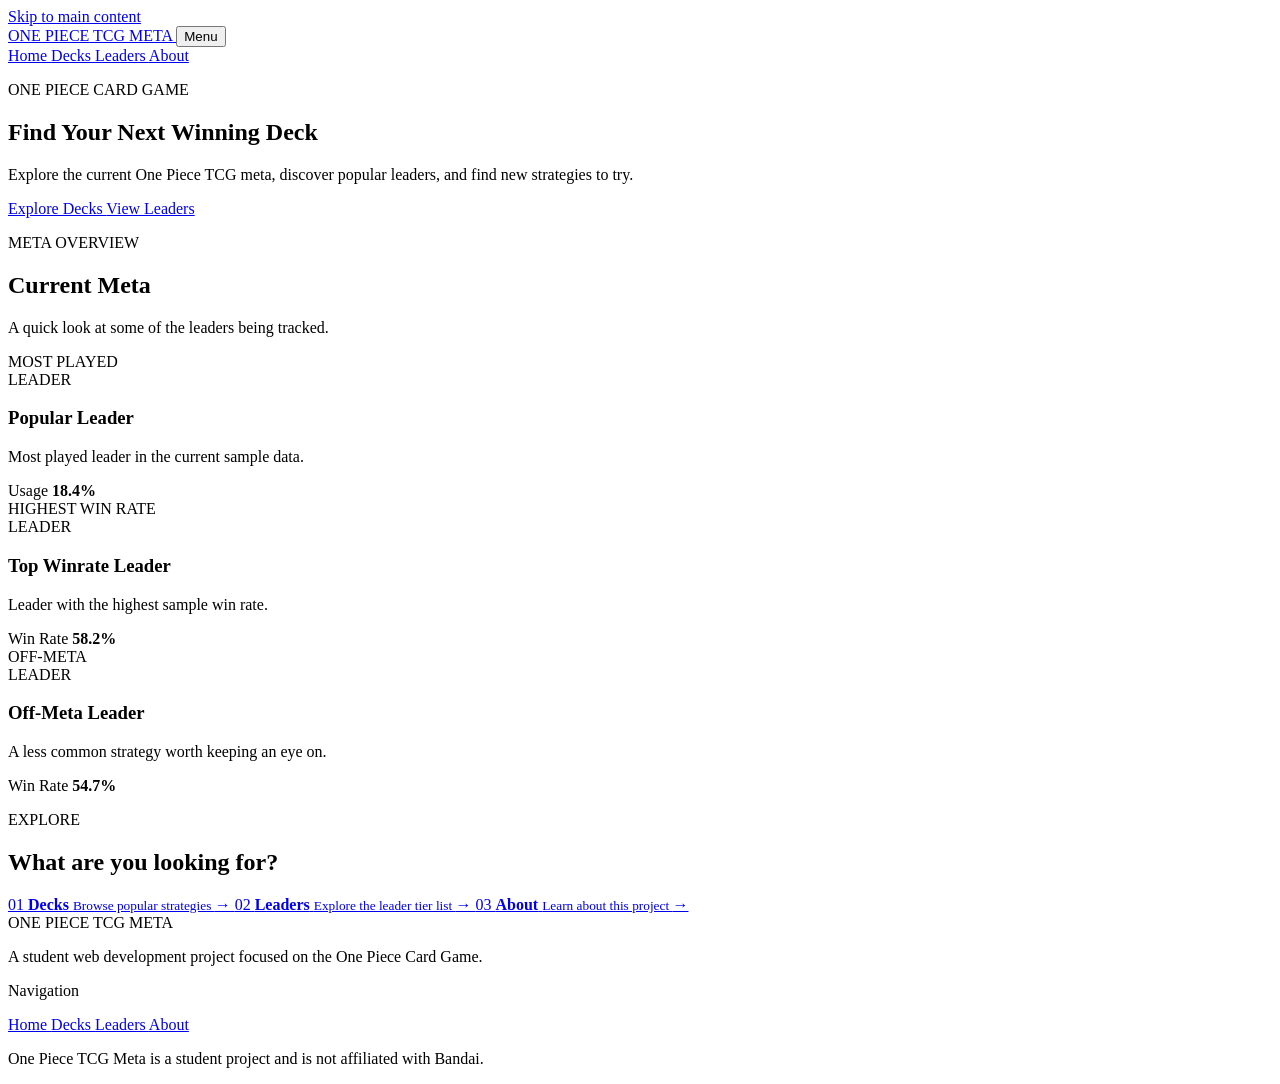
==== index.html @ bf4d09e6 "All Code Finished" ====
<!DOCTYPE html>
<html lang="en">
<head>
    <meta charset="UTF-8">

    <meta name="viewport" content="width=device-width, initial-scale=1.0">

    <meta name="description"
          content="One Piece TCG Meta. Explore popular decks, leaders, win rates, and off-meta strategies.">

    <title>One Piece TCG Meta | Home</title>

    <link rel="stylesheet" href="styles.css">

    <script src="script.js" defer></script>
</head>

<body>

    <a class="skip-link" href="#main-content">
        Skip to main content
    </a>

    <header class="site-header">

        <div class="header-content">

            <a class="logo" href="index.html">
                <span class="logo-main">ONE PIECE</span>
                <span class="logo-sub">TCG META</span>
            </a>

            <button class="menu-toggle"
                    type="button"
                    aria-expanded="false"
                    aria-controls="site-nav">
                Menu
            </button>

            <nav id="site-nav" class="site-nav" aria-label="Main navigation">

                <a class="active"
                   href="index.html"
                   aria-current="page">
                    Home
                </a>

                <a href="decks.html">
                    Decks
                </a>

                <a href="leaders.html">
                    Leaders
                </a>

                <a href="about.html">
                    About
                </a>

            </nav>

        </div>

    </header>


    <main id="main-content">

        <!-- HERO SECTION -->

        <section class="hero">

            <div class="hero-content">

                <p class="eyebrow">
                    ONE PIECE CARD GAME
                </p>

                <h1>
                    Find Your Next
                    <span>Winning Deck</span>
                </h1>

                <p class="hero-text">
                    Explore the current One Piece TCG meta,
                    discover popular leaders, and find new
                    strategies to try.
                </p>

                <div class="hero-buttons">

                    <a class="button button-primary"
                       href="decks.html">
                        Explore Decks
                    </a>

                    <a class="button button-secondary"
                       href="leaders.html">
                        View Leaders
                    </a>

                </div>

            </div>

        </section>


        <!-- FEATURED LEADERS -->

        <section class="section">

            <div class="section-heading">

                <div>
                    <p class="eyebrow">
                        META OVERVIEW
                    </p>

                    <h2>
                        Current Meta
                    </h2>
                </div>

                <p>
                    A quick look at some of the leaders
                    being tracked.
                </p>

            </div>


            <div class="leader-grid">


                <!-- MOST PLAYED -->

                <article class="leader-card">

                    <div class="card-header">

                        <span class="card-tag blue-tag">
                            MOST PLAYED
                        </span>

                    </div>

                    <div class="leader-image blue-leader"
                         role="img"
                         aria-label="Placeholder for most played leader">
                        <span>LEADER</span>
                    </div>

                    <div class="leader-info">

                        <h3>
                            Popular Leader
                        </h3>

                        <p>
                            Most played leader in the
                            current sample data.
                        </p>

                        <div class="stat-row">

                            <span>
                                Usage
                            </span>

                            <strong>
                                18.4%
                            </strong>

                        </div>

                    </div>

                </article>


                <!-- HIGHEST WIN RATE -->

                <article class="leader-card featured-card">

                    <div class="card-header">

                        <span class="card-tag green-tag">
                            HIGHEST WIN RATE
                        </span>

                    </div>

                    <div class="leader-image green-leader"
                         role="img"
                         aria-label="Placeholder for highest win rate leader">
                        <span>LEADER</span>
                    </div>

                    <div class="leader-info">

                        <h3>
                            Top Winrate Leader
                        </h3>

                        <p>
                            Leader with the highest
                            sample win rate.
                        </p>

                        <div class="stat-row">

                            <span>
                                Win Rate
                            </span>

                            <strong class="green-text">
                                58.2%
                            </strong>

                        </div>

                    </div>

                </article>


                <!-- OFF META -->

                <article class="leader-card">

                    <div class="card-header">

                        <span class="card-tag white-tag">
                            OFF-META
                        </span>

                    </div>

                    <div class="leader-image black-leader"
                         role="img"
                         aria-label="Placeholder for off-meta leader">
                        <span>LEADER</span>
                    </div>

                    <div class="leader-info">

                        <h3>
                            Off-Meta Leader
                        </h3>

                        <p>
                            A less common strategy worth
                            keeping an eye on.
                        </p>

                        <div class="stat-row">

                            <span>
                                Win Rate
                            </span>

                            <strong>
                                54.7%
                            </strong>

                        </div>

                    </div>

                </article>

            </div>

        </section>


        <!-- QUICK LINKS -->

        <section class="quick-section">

            <div class="quick-content">

                <div>

                    <p class="eyebrow">
                        EXPLORE
                    </p>

                    <h2>
                        What are you looking for?
                    </h2>

                </div>


                <div class="quick-links">

                    <a href="decks.html">

                        <span class="quick-number">
                            01
                        </span>

                        <span>
                            <strong>Decks</strong>
                            <small>
                                Browse popular strategies
                            </small>
                        </span>

                        <span class="arrow">
                            →
                        </span>

                    </a>


                    <a href="leaders.html">

                        <span class="quick-number">
                            02
                        </span>

                        <span>
                            <strong>Leaders</strong>
                            <small>
                                Explore the leader tier list
                            </small>
                        </span>

                        <span class="arrow">
                            →
                        </span>

                    </a>


                    <a href="about.html">

                        <span class="quick-number">
                            03
                        </span>

                        <span>
                            <strong>About</strong>
                            <small>
                                Learn about this project
                            </small>
                        </span>

                        <span class="arrow">
                            →
                        </span>

                    </a>

                </div>

            </div>

        </section>

    </main>


    <footer class="site-footer">

        <div class="footer-content">

            <div>

                <div class="footer-logo">
                    ONE PIECE TCG META
                </div>

                <p>
                    A student web development project
                    focused on the One Piece Card Game.
                </p>

            </div>

            <div>

                <p class="footer-title">
                    Navigation
                </p>

                <a href="index.html">
                    Home
                </a>

                <a href="decks.html">
                    Decks
                </a>

                <a href="leaders.html">
                    Leaders
                </a>

                <a href="about.html">
                    About
                </a>

            </div>

        </div>

        <div class="footer-bottom">

            <p>
                One Piece TCG Meta is a student project
                and is not affiliated with Bandai.
            </p>

        </div>

    </footer>

</body>
</html>
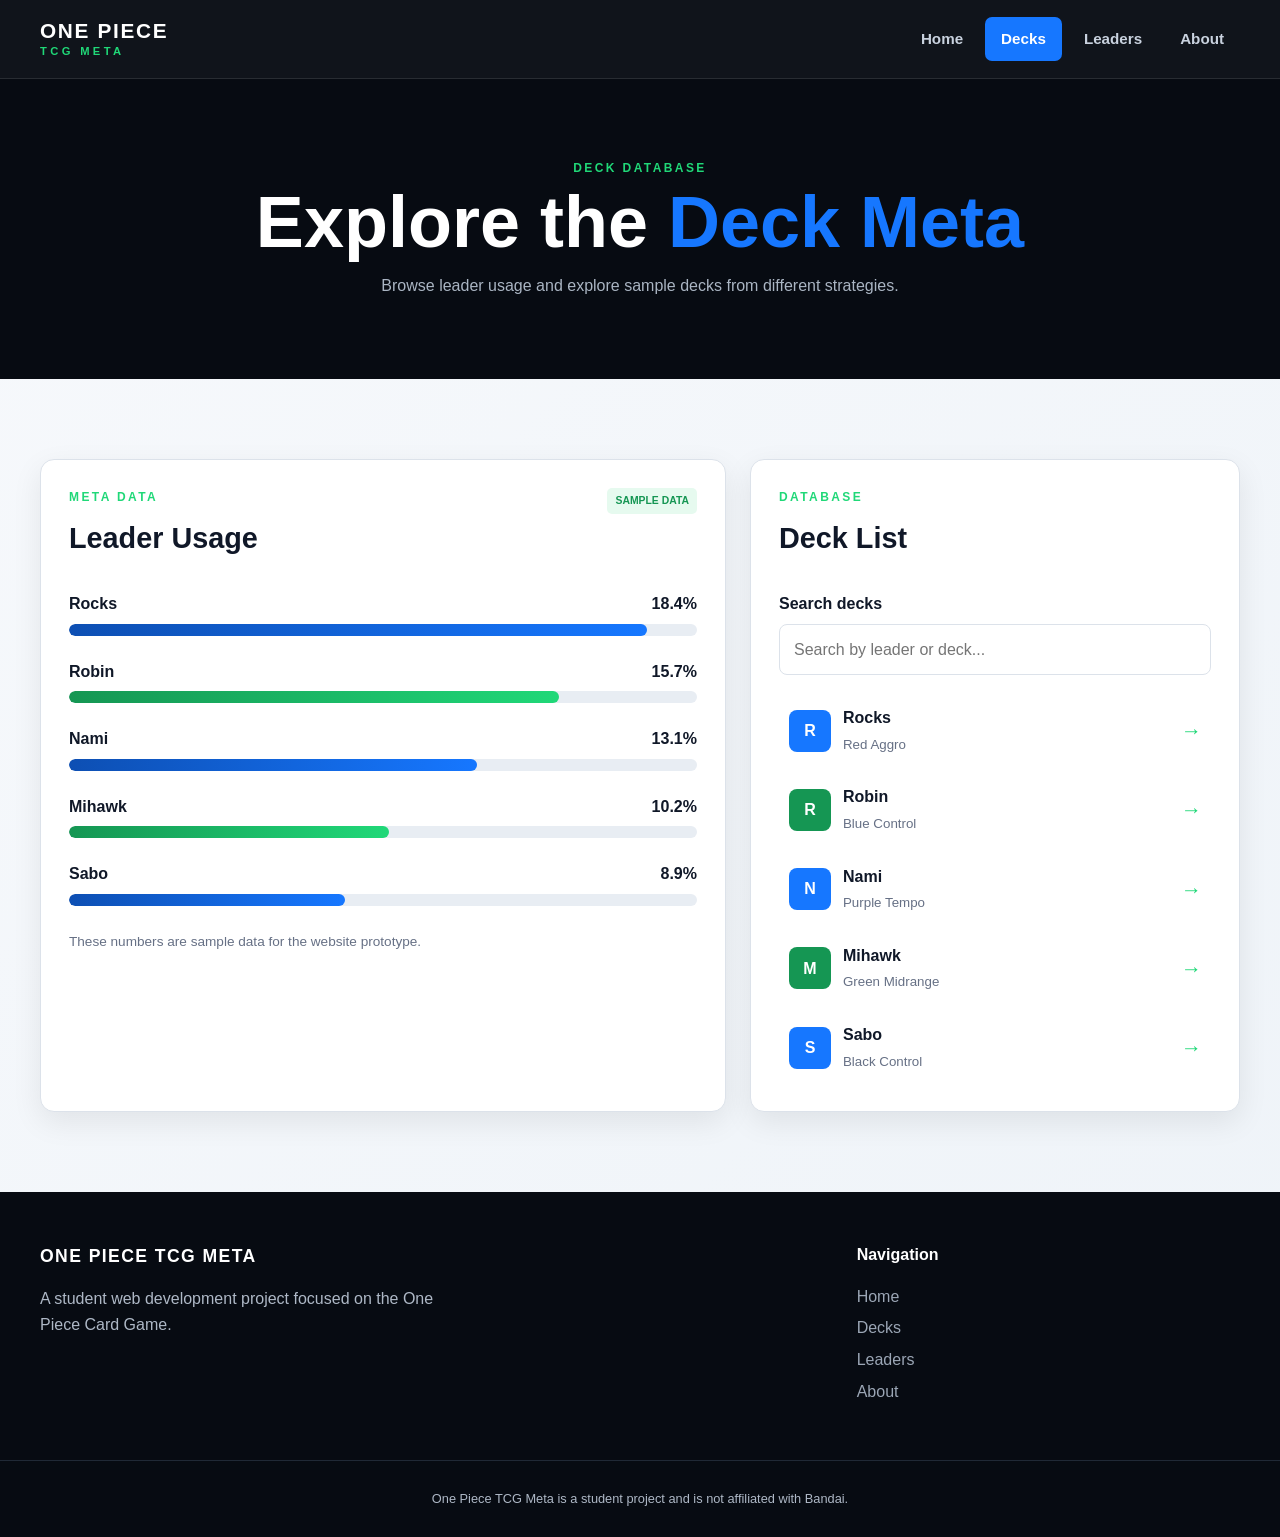
==== commit 6275decd: "Images added" ====
--- a/index.html
+++ b/index.html
@@ -1,422 +1,452 @@
 <!DOCTYPE html>
 <html lang="en">
 <head>
+
     <meta charset="UTF-8">
 
-    <meta name="viewport" content="width=device-width, initial-scale=1.0">
+    <meta name="viewport"
+          content="width=device-width, initial-scale=1.0">
 
     <meta name="description"
-          content="One Piece TCG Meta. Explore popular decks, leaders, win rates, and off-meta strategies.">
-
-    <title>One Piece TCG Meta | Home</title>
+          content="Browse One Piece TCG decks and leader usage statistics.">
+
+    <title>One Piece TCG Meta | Decks</title>
 
     <link rel="stylesheet" href="styles.css">
 
     <script src="script.js" defer></script>
+
 </head>
 
 <body>
 
-    <a class="skip-link" href="#main-content">
-        Skip to main content
-    </a>
-
-    <header class="site-header">
-
-        <div class="header-content">
-
-            <a class="logo" href="index.html">
-                <span class="logo-main">ONE PIECE</span>
-                <span class="logo-sub">TCG META</span>
-            </a>
-
-            <button class="menu-toggle"
-                    type="button"
-                    aria-expanded="false"
-                    aria-controls="site-nav">
-                Menu
-            </button>
-
-            <nav id="site-nav" class="site-nav" aria-label="Main navigation">
-
-                <a class="active"
-                   href="index.html"
-                   aria-current="page">
-                    Home
-                </a>
-
-                <a href="decks.html">
-                    Decks
-                </a>
-
-                <a href="leaders.html">
-                    Leaders
-                </a>
-
-                <a href="about.html">
-                    About
-                </a>
-
-            </nav>
+<a class="skip-link" href="#main-content">
+    Skip to main content
+</a>
+
+
+<header class="site-header">
+
+    <div class="header-content">
+
+        <a class="logo" href="index.html">
+            <span class="logo-main">ONE PIECE</span>
+            <span class="logo-sub">TCG META</span>
+        </a>
+
+        <button class="menu-toggle"
+                type="button"
+                aria-expanded="false"
+                aria-controls="site-nav">
+            Menu
+        </button>
+
+        <nav id="site-nav"
+             class="site-nav"
+             aria-label="Main navigation">
+
+            <a href="index.html">
+                Home
+            </a>
+
+            <a class="active"
+               href="decks.html"
+               aria-current="page">
+                Decks
+            </a>
+
+            <a href="leaders.html">
+                Leaders
+            </a>
+
+            <a href="about.html">
+                About
+            </a>
+
+        </nav>
+
+    </div>
+
+</header>
+
+
+<main id="main-content">
+
+    <section class="page-hero">
+
+        <p class="eyebrow">
+            DECK DATABASE
+        </p>
+
+        <h1>
+            Explore the <span>Deck Meta</span>
+        </h1>
+
+        <p>
+            Browse leader usage and explore sample decks
+            from different strategies.
+        </p>
+
+    </section>
+
+
+    <section class="section">
+
+        <div class="deck-layout">
+
+
+            <!-- CHART -->
+
+            <div class="panel">
+
+                <div class="panel-heading">
+
+                    <div>
+
+                        <p class="eyebrow">
+                            META DATA
+                        </p>
+
+                        <h2>
+                            Leader Usage
+                        </h2>
+
+                    </div>
+
+                    <span class="data-badge">
+                        SAMPLE DATA
+                    </span>
+
+                </div>
+
+
+                <div class="bar-chart">
+
+                    <div class="bar-item">
+
+                        <div class="bar-info">
+                            <span>Rocks</span>
+                            <strong>18.4%</strong>
+                        </div>
+
+                        <div class="bar-track">
+                            <div class="bar-fill blue-fill"
+                                 style="width: 92%;">
+                            </div>
+                        </div>
+
+                    </div>
+
+
+                    <div class="bar-item">
+
+                        <div class="bar-info">
+                            <span>Robin</span>
+                            <strong>15.7%</strong>
+                        </div>
+
+                        <div class="bar-track">
+                            <div class="bar-fill green-fill"
+                                 style="width: 78%;">
+                            </div>
+                        </div>
+
+                    </div>
+
+
+                    <div class="bar-item">
+
+                        <div class="bar-info">
+                            <span>Nami</span>
+                            <strong>13.1%</strong>
+                        </div>
+
+                        <div class="bar-track">
+                            <div class="bar-fill blue-fill"
+                                 style="width: 65%;">
+                            </div>
+                        </div>
+
+                    </div>
+
+
+                    <div class="bar-item">
+
+                        <div class="bar-info">
+                            <span>Mihawk</span>
+                            <strong>10.2%</strong>
+                        </div>
+
+                        <div class="bar-track">
+                            <div class="bar-fill green-fill"
+                                 style="width: 51%;">
+                            </div>
+                        </div>
+
+                    </div>
+
+
+                    <div class="bar-item">
+
+                        <div class="bar-info">
+                            <span>Sabo</span>
+                            <strong>8.9%</strong>
+                        </div>
+
+                        <div class="bar-track">
+                            <div class="bar-fill blue-fill"
+                                 style="width: 44%;">
+                            </div>
+                        </div>
+
+                    </div>
+
+                </div>
+
+
+                <p class="chart-note">
+                    These numbers are sample data for the
+                    website prototype.
+                </p>
+
+            </div>
+
+
+            <!-- DECK LIST -->
+
+            <aside class="panel deck-panel">
+
+                <div class="panel-heading">
+
+                    <div>
+
+                        <p class="eyebrow">
+                            DATABASE
+                        </p>
+
+                        <h2>
+                            Deck List
+                        </h2>
+
+                    </div>
+
+                </div>
+
+
+                <label for="deck-search">
+                    Search decks
+                </label>
+
+                <input
+                    id="deck-search"
+                    class="search-box"
+                    type="search"
+                    placeholder="Search by leader or deck..."
+                >
+
+
+                <ul id="deck-results"
+                    class="deck-results">
+
+                    <li>
+                        <a href="#"
+                           data-search="rocks red aggro">
+
+                            <span class="deck-icon blue-icon">
+                                R
+                            </span>
+
+                            <span>
+                                <strong>
+                                    Rocks
+                                </strong>
+
+                                <small>
+                                    Red Aggro
+                                </small>
+                            </span>
+
+                            <span class="arrow">
+                                →
+                            </span>
+
+                        </a>
+                    </li>
+
+
+                    <li>
+                        <a href="#"
+                           data-search="robin blue control">
+
+                            <span class="deck-icon green-icon">
+                                R
+                            </span>
+
+                            <span>
+                                <strong>
+                                    Robin
+                                </strong>
+
+                                <small>
+                                    Blue Control
+                                </small>
+                            </span>
+
+                            <span class="arrow">
+                                →
+                            </span>
+
+                        </a>
+                    </li>
+
+
+                    <li>
+                        <a href="#"
+                           data-search="nami purple tempo">
+
+                            <span class="deck-icon blue-icon">
+                                N
+                            </span>
+
+                            <span>
+                                <strong>
+                                    Nami
+                                </strong>
+
+                                <small>
+                                    Purple Tempo
+                                </small>
+                            </span>
+
+                            <span class="arrow">
+                                →
+                            </span>
+
+                        </a>
+                    </li>
+
+
+                    <li>
+                        <a href="#"
+                           data-search="mihawk green midrange">
+
+                            <span class="deck-icon green-icon">
+                                M
+                            </span>
+
+                            <span>
+                                <strong>
+                                    Mihawk
+                                </strong>
+
+                                <small>
+                                    Green Midrange
+                                </small>
+                            </span>
+
+                            <span class="arrow">
+                                →
+                            </span>
+
+                        </a>
+                    </li>
+
+
+                    <li>
+                        <a href="#"
+                           data-search="sabo black control">
+
+                            <span class="deck-icon blue-icon">
+                                S
+                            </span>
+
+                            <span>
+                                <strong>
+                                    Sabo
+                                </strong>
+
+                                <small>
+                                    Black Control
+                                </small>
+                            </span>
+
+                            <span class="arrow">
+                                →
+                            </span>
+
+                        </a>
+                    </li>
+
+                </ul>
+
+                <p id="no-results"
+                   class="no-results"
+                   hidden>
+                    No decks match your search.
+                </p>
+
+            </aside>
 
         </div>
 
-    </header>
-
-
-    <main id="main-content">
-
-        <!-- HERO SECTION -->
-
-        <section class="hero">
-
-            <div class="hero-content">
-
-                <p class="eyebrow">
-                    ONE PIECE CARD GAME
-                </p>
-
-                <h1>
-                    Find Your Next
-                    <span>Winning Deck</span>
-                </h1>
-
-                <p class="hero-text">
-                    Explore the current One Piece TCG meta,
-                    discover popular leaders, and find new
-                    strategies to try.
-                </p>
-
-                <div class="hero-buttons">
-
-                    <a class="button button-primary"
-                       href="decks.html">
-                        Explore Decks
-                    </a>
-
-                    <a class="button button-secondary"
-                       href="leaders.html">
-                        View Leaders
-                    </a>
-
-                </div>
-
+    </section>
+
+</main>
+
+
+<footer class="site-footer">
+
+    <div class="footer-content">
+
+        <div>
+
+            <div class="footer-logo">
+                ONE PIECE TCG META
             </div>
 
-        </section>
-
-
-        <!-- FEATURED LEADERS -->
-
-        <section class="section">
-
-            <div class="section-heading">
-
-                <div>
-                    <p class="eyebrow">
-                        META OVERVIEW
-                    </p>
-
-                    <h2>
-                        Current Meta
-                    </h2>
-                </div>
-
-                <p>
-                    A quick look at some of the leaders
-                    being tracked.
-                </p>
-
-            </div>
-
-
-            <div class="leader-grid">
-
-
-                <!-- MOST PLAYED -->
-
-                <article class="leader-card">
-
-                    <div class="card-header">
-
-                        <span class="card-tag blue-tag">
-                            MOST PLAYED
-                        </span>
-
-                    </div>
-
-                    <div class="leader-image blue-leader"
-                         role="img"
-                         aria-label="Placeholder for most played leader">
-                        <span>LEADER</span>
-                    </div>
-
-                    <div class="leader-info">
-
-                        <h3>
-                            Popular Leader
-                        </h3>
-
-                        <p>
-                            Most played leader in the
-                            current sample data.
-                        </p>
-
-                        <div class="stat-row">
-
-                            <span>
-                                Usage
-                            </span>
-
-                            <strong>
-                                18.4%
-                            </strong>
-
-                        </div>
-
-                    </div>
-
-                </article>
-
-
-                <!-- HIGHEST WIN RATE -->
-
-                <article class="leader-card featured-card">
-
-                    <div class="card-header">
-
-                        <span class="card-tag green-tag">
-                            HIGHEST WIN RATE
-                        </span>
-
-                    </div>
-
-                    <div class="leader-image green-leader"
-                         role="img"
-                         aria-label="Placeholder for highest win rate leader">
-                        <span>LEADER</span>
-                    </div>
-
-                    <div class="leader-info">
-
-                        <h3>
-                            Top Winrate Leader
-                        </h3>
-
-                        <p>
-                            Leader with the highest
-                            sample win rate.
-                        </p>
-
-                        <div class="stat-row">
-
-                            <span>
-                                Win Rate
-                            </span>
-
-                            <strong class="green-text">
-                                58.2%
-                            </strong>
-
-                        </div>
-
-                    </div>
-
-                </article>
-
-
-                <!-- OFF META -->
-
-                <article class="leader-card">
-
-                    <div class="card-header">
-
-                        <span class="card-tag white-tag">
-                            OFF-META
-                        </span>
-
-                    </div>
-
-                    <div class="leader-image black-leader"
-                         role="img"
-                         aria-label="Placeholder for off-meta leader">
-                        <span>LEADER</span>
-                    </div>
-
-                    <div class="leader-info">
-
-                        <h3>
-                            Off-Meta Leader
-                        </h3>
-
-                        <p>
-                            A less common strategy worth
-                            keeping an eye on.
-                        </p>
-
-                        <div class="stat-row">
-
-                            <span>
-                                Win Rate
-                            </span>
-
-                            <strong>
-                                54.7%
-                            </strong>
-
-                        </div>
-
-                    </div>
-
-                </article>
-
-            </div>
-
-        </section>
-
-
-        <!-- QUICK LINKS -->
-
-        <section class="quick-section">
-
-            <div class="quick-content">
-
-                <div>
-
-                    <p class="eyebrow">
-                        EXPLORE
-                    </p>
-
-                    <h2>
-                        What are you looking for?
-                    </h2>
-
-                </div>
-
-
-                <div class="quick-links">
-
-                    <a href="decks.html">
-
-                        <span class="quick-number">
-                            01
-                        </span>
-
-                        <span>
-                            <strong>Decks</strong>
-                            <small>
-                                Browse popular strategies
-                            </small>
-                        </span>
-
-                        <span class="arrow">
-                            →
-                        </span>
-
-                    </a>
-
-
-                    <a href="leaders.html">
-
-                        <span class="quick-number">
-                            02
-                        </span>
-
-                        <span>
-                            <strong>Leaders</strong>
-                            <small>
-                                Explore the leader tier list
-                            </small>
-                        </span>
-
-                        <span class="arrow">
-                            →
-                        </span>
-
-                    </a>
-
-
-                    <a href="about.html">
-
-                        <span class="quick-number">
-                            03
-                        </span>
-
-                        <span>
-                            <strong>About</strong>
-                            <small>
-                                Learn about this project
-                            </small>
-                        </span>
-
-                        <span class="arrow">
-                            →
-                        </span>
-
-                    </a>
-
-                </div>
-
-            </div>
-
-        </section>
-
-    </main>
-
-
-    <footer class="site-footer">
-
-        <div class="footer-content">
-
-            <div>
-
-                <div class="footer-logo">
-                    ONE PIECE TCG META
-                </div>
-
-                <p>
-                    A student web development project
-                    focused on the One Piece Card Game.
-                </p>
-
-            </div>
-
-            <div>
-
-                <p class="footer-title">
-                    Navigation
-                </p>
-
-                <a href="index.html">
-                    Home
-                </a>
-
-                <a href="decks.html">
-                    Decks
-                </a>
-
-                <a href="leaders.html">
-                    Leaders
-                </a>
-
-                <a href="about.html">
-                    About
-                </a>
-
-            </div>
+            <p>
+                A student web development project
+                focused on the One Piece Card Game.
+            </p>
 
         </div>
 
-        <div class="footer-bottom">
-
-            <p>
-                One Piece TCG Meta is a student project
-                and is not affiliated with Bandai.
+        <div>
+
+            <p class="footer-title">
+                Navigation
             </p>
 
+            <a href="index.html">
+                Home
+            </a>
+
+            <a href="decks.html">
+                Decks
+            </a>
+
+            <a href="leaders.html">
+                Leaders
+            </a>
+
+            <a href="about.html">
+                About
+            </a>
+
         </div>
 
-    </footer>
+    </div>
+
+    <div class="footer-bottom">
+
+        <p>
+            One Piece TCG Meta is a student project
+            and is not affiliated with Bandai.
+        </p>
+
+    </div>
+
+</footer>
 
 </body>
 </html>
--- a/styles.css
+++ b/styles.css
@@ -0,0 +1,1716 @@
+/* =========================================
+   ONE PIECE TCG META
+   Modern Black / Blue / White / Green Theme
+   ========================================= */
+
+
+/* ---------- GLOBAL ---------- */
+
+* {
+    box-sizing: border-box;
+}
+
+
+:root {
+
+    --black: #070b12;
+
+    --black-light: #101722;
+
+    --blue: #1677ff;
+
+    --blue-dark: #0d4fb3;
+
+    --green: #20d878;
+
+    --green-dark: #159653;
+
+    --white: #ffffff;
+
+    --gray-light: #eef2f7;
+
+    --gray: #aab4c2;
+
+    --gray-dark: #667085;
+
+    --border: #dce2ea;
+
+    --text: #101828;
+
+    --shadow:
+        0 10px 30px rgba(7, 11, 18, 0.08);
+
+    --shadow-hover:
+        0 18px 40px rgba(7, 11, 18, 0.15);
+
+}
+
+
+html {
+    scroll-behavior: smooth;
+}
+
+
+body {
+
+    margin: 0;
+
+    min-height: 100vh;
+
+    background:
+        linear-gradient(
+            135deg,
+            #f7f9fc 0%,
+            #eef3f8 100%
+        );
+
+    color: var(--text);
+
+    font-family:
+        Arial,
+        Helvetica,
+        sans-serif;
+
+    line-height: 1.6;
+}
+
+
+/* ---------- ACCESSIBILITY ---------- */
+
+.skip-link {
+
+    position: absolute;
+
+    top: -100px;
+
+    left: 20px;
+
+    z-index: 9999;
+
+    padding: 12px 18px;
+
+    background: var(--black);
+
+    color: white;
+
+    text-decoration: none;
+
+    border-radius: 8px;
+}
+
+
+.skip-link:focus {
+    top: 20px;
+}
+
+
+a:focus-visible,
+button:focus-visible,
+input:focus-visible {
+
+    outline:
+        3px solid var(--green);
+
+    outline-offset: 3px;
+}
+
+
+/* ---------- HEADER ---------- */
+
+.site-header {
+
+    position: sticky;
+
+    top: 0;
+
+    z-index: 1000;
+
+    background:
+        rgba(7, 11, 18, 0.96);
+
+    border-bottom:
+        1px solid rgba(255, 255, 255, 0.1);
+
+    backdrop-filter: blur(12px);
+}
+
+
+.header-content {
+
+    width:
+        min(
+            1200px,
+            calc(100% - 40px)
+        );
+
+    min-height: 78px;
+
+    margin: auto;
+
+    display: flex;
+
+    align-items: center;
+
+    justify-content: space-between;
+
+    gap: 30px;
+}
+
+
+/* ---------- LOGO ---------- */
+
+.logo {
+
+    display: flex;
+
+    flex-direction: column;
+
+    color: white;
+
+    text-decoration: none;
+
+    line-height: 1;
+}
+
+
+.logo-main {
+
+    font-size: 1.3rem;
+
+    font-weight: 900;
+
+    letter-spacing: 0.08em;
+}
+
+
+.logo-sub {
+
+    margin-top: 5px;
+
+    color: var(--green);
+
+    font-size: 0.7rem;
+
+    font-weight: 800;
+
+    letter-spacing: 0.3em;
+}
+
+
+/* ---------- NAVIGATION ---------- */
+
+.site-nav {
+
+    display: flex;
+
+    align-items: center;
+
+    gap: 6px;
+}
+
+
+.site-nav a {
+
+    padding:
+        10px 16px;
+
+    color: #c9d2df;
+
+    text-decoration: none;
+
+    font-size: 0.95rem;
+
+    font-weight: 700;
+
+    border-radius: 7px;
+
+    transition:
+        background 0.2s,
+        color 0.2s;
+}
+
+
+.site-nav a:hover {
+
+    background:
+        rgba(255, 255, 255, 0.08);
+
+    color: white;
+}
+
+
+.site-nav a.active {
+
+    background: var(--blue);
+
+    color: white;
+}
+
+
+/* ---------- MOBILE MENU ---------- */
+
+.menu-toggle {
+
+    display: none;
+
+    padding:
+        9px 15px;
+
+    background:
+        transparent;
+
+    border:
+        1px solid #526071;
+
+    border-radius: 7px;
+
+    color: white;
+
+    font-weight: 700;
+
+    cursor: pointer;
+}
+
+
+/* ---------- HERO ---------- */
+
+.hero {
+
+    position: relative;
+
+    min-height: 560px;
+
+    display: flex;
+
+    align-items: center;
+
+    overflow: hidden;
+
+    background:
+
+        radial-gradient(
+            circle at 75% 40%,
+            rgba(22, 119, 255, 0.35),
+            transparent 32%
+        ),
+
+        radial-gradient(
+            circle at 20% 80%,
+            rgba(32, 216, 120, 0.16),
+            transparent 30%
+        ),
+
+        var(--black);
+}
+
+
+.hero::before {
+
+    content: "";
+
+    position: absolute;
+
+    inset: 0;
+
+    background-image:
+        linear-gradient(
+            rgba(255,255,255,0.025) 1px,
+            transparent 1px
+        ),
+        linear-gradient(
+            90deg,
+            rgba(255,255,255,0.025) 1px,
+            transparent 1px
+        );
+
+    background-size: 50px 50px;
+
+    opacity: 0.7;
+}
+
+
+.hero-content {
+
+    position: relative;
+
+    z-index: 1;
+
+    width:
+        min(
+            1200px,
+            calc(100% - 40px)
+        );
+
+    margin: auto;
+}
+
+
+.eyebrow {
+
+    margin: 0 0 8px;
+
+    color: var(--green);
+
+    font-size: 0.75rem;
+
+    font-weight: 900;
+
+    letter-spacing: 0.2em;
+}
+
+
+.hero h1 {
+
+    max-width: 750px;
+
+    margin: 0;
+
+    color: white;
+
+    font-size:
+        clamp(
+            3rem,
+            7vw,
+            6rem
+        );
+
+    line-height: 0.98;
+
+    letter-spacing: -0.05em;
+}
+
+
+.hero h1 span,
+.page-hero h1 span {
+
+    color: var(--blue);
+}
+
+
+.hero-text {
+
+    max-width: 600px;
+
+    margin:
+        28px 0;
+
+    color: #b9c3d0;
+
+    font-size: 1.1rem;
+}
+
+
+/* ---------- BUTTONS ---------- */
+
+.hero-buttons {
+
+    display: flex;
+
+    flex-wrap: wrap;
+
+    gap: 12px;
+}
+
+
+.button {
+
+    display: inline-block;
+
+    padding:
+        13px 21px;
+
+    border-radius: 8px;
+
+    text-decoration: none;
+
+    font-weight: 800;
+
+    transition:
+        transform 0.2s,
+        box-shadow 0.2s;
+}
+
+
+.button:hover {
+
+    transform:
+        translateY(-2px);
+}
+
+
+.button-primary {
+
+    background: var(--green);
+
+    color: var(--black);
+
+    box-shadow:
+        0 8px 25px
+        rgba(32, 216, 120, 0.25);
+}
+
+
+.button-secondary {
+
+    border:
+        1px solid #566272;
+
+    color: white;
+
+    background:
+        rgba(255,255,255,0.04);
+}
+
+
+/* ---------- SECTIONS ---------- */
+
+.section {
+
+    width:
+        min(
+            1200px,
+            calc(100% - 40px)
+        );
+
+    margin:
+        80px auto;
+}
+
+
+.section-heading {
+
+    display: flex;
+
+    align-items: end;
+
+    justify-content: space-between;
+
+    gap: 30px;
+
+    margin-bottom: 30px;
+}
+
+
+.section-heading h2 {
+
+    margin: 0;
+
+    font-size: 2.4rem;
+}
+
+
+.section-heading > p {
+
+    max-width: 420px;
+
+    margin: 0;
+
+    color: var(--gray-dark);
+}
+
+
+/* ---------- LEADER CARDS ---------- */
+
+.leader-grid {
+
+    display: grid;
+
+    grid-template-columns:
+        repeat(3, 1fr);
+
+    gap: 24px;
+}
+
+
+.leader-card {
+
+    overflow: hidden;
+
+    background: white;
+
+    border:
+        1px solid var(--border);
+
+    border-radius: 14px;
+
+    box-shadow: var(--shadow);
+
+    transition:
+        transform 0.25s,
+        box-shadow 0.25s;
+}
+
+
+.leader-card:hover {
+
+    transform:
+        translateY(-7px);
+
+    box-shadow:
+        var(--shadow-hover);
+}
+
+
+.card-header {
+
+    display: flex;
+
+    justify-content: space-between;
+
+    padding:
+        20px 20px 0;
+}
+
+
+.card-tag {
+
+    padding:
+        5px 9px;
+
+    border-radius: 5px;
+
+    font-size: 0.65rem;
+
+    font-weight: 900;
+
+    letter-spacing: 0.08em;
+}
+
+
+.blue-tag {
+
+    background:
+        #e8f1ff;
+
+    color:
+        var(--blue-dark);
+}
+
+
+.green-tag {
+
+    background:
+        #e6faef;
+
+    color:
+        var(--green-dark);
+}
+
+
+.white-tag {
+
+    background:
+        #edf0f4;
+
+    color:
+        var(--black-light);
+}
+
+
+/* ---------- LEADER IMAGE PLACEHOLDERS ---------- */
+
+.leader-image {
+
+    height: 280px;
+
+    margin:
+        18px 20px;
+
+    display: flex;
+
+    align-items: center;
+
+    justify-content: center;
+
+    border-radius: 10px;
+
+    color: white;
+
+    font-size: 1.5rem;
+
+    font-weight: 900;
+
+    letter-spacing: 0.15em;
+
+    text-shadow:
+        2px 2px 5px rgba(0,0,0,0.5);
+
+    overflow: hidden;
+}
+
+
+.blue-leader {
+
+    background:
+        linear-gradient(
+            145deg,
+            #071d3a,
+            #1268d8,
+            #1c98ff
+        );
+}
+
+
+.green-leader {
+
+    background:
+        linear-gradient(
+            145deg,
+            #06251a,
+            #109b58,
+            #20d878
+        );
+}
+
+
+.black-leader {
+
+    background:
+        linear-gradient(
+            145deg,
+            #030507,
+            #17202c,
+            #344152
+        );
+}
+
+
+.leader-info {
+
+    padding:
+        0 20px 22px;
+}
+
+
+.leader-info h3 {
+
+    margin:
+        0 0 4px;
+
+    font-size: 1.25rem;
+}
+
+
+.leader-info p {
+
+    margin:
+        0 0 18px;
+
+    color: var(--gray-dark);
+
+    font-size: 0.9rem;
+}
+
+
+.stat-row {
+
+    display: flex;
+
+    justify-content: space-between;
+
+    padding-top: 14px;
+
+    border-top:
+        1px solid var(--border);
+
+    color: var(--gray-dark);
+}
+
+
+.stat-row strong {
+
+    color: var(--blue);
+
+    font-size: 1.1rem;
+}
+
+
+.green-text {
+    color: var(--green-dark) !important;
+}
+
+
+/* ---------- QUICK SECTION ---------- */
+
+.quick-section {
+
+    background:
+        var(--black);
+
+    color: white;
+
+    padding:
+        70px 20px;
+}
+
+
+.quick-content {
+
+    width:
+        min(
+            1200px,
+            100%
+        );
+
+    margin: auto;
+
+    display: grid;
+
+    grid-template-columns:
+        0.8fr 1.2fr;
+
+    gap: 70px;
+
+    align-items: center;
+}
+
+
+.quick-content h2 {
+
+    margin: 0;
+
+    font-size: 2.5rem;
+}
+
+
+.quick-links {
+
+    display: grid;
+
+    gap: 10px;
+}
+
+
+.quick-links a {
+
+    display: grid;
+
+    grid-template-columns:
+        50px 1fr 30px;
+
+    align-items: center;
+
+    gap: 15px;
+
+    padding:
+        16px;
+
+    border:
+        1px solid #293343;
+
+    border-radius: 8px;
+
+    color: white;
+
+    text-decoration: none;
+
+    background:
+        rgba(255,255,255,0.02);
+
+    transition:
+        background 0.2s,
+        border 0.2s;
+}
+
+
+.quick-links a:hover {
+
+    background:
+        rgba(22,119,255,0.12);
+
+    border-color:
+        var(--blue);
+}
+
+
+.quick-number {
+
+    color:
+        var(--green);
+
+    font-weight: 900;
+}
+
+
+.quick-links strong {
+
+    display: block;
+}
+
+
+.quick-links small {
+
+    display: block;
+
+    color: #8792a2;
+
+    font-size: 0.8rem;
+}
+
+
+.arrow {
+
+    color: var(--green);
+
+    font-size: 1.3rem;
+}
+
+
+/* ---------- PAGE HERO ---------- */
+
+.page-hero {
+
+    padding:
+        80px 20px;
+
+    text-align: center;
+
+    background:
+        var(--black);
+
+    color: white;
+}
+
+
+.page-hero h1 {
+
+    margin:
+        8px 0 15px;
+
+    font-size:
+        clamp(
+            2.5rem,
+            6vw,
+            4.5rem
+        );
+
+    line-height: 1;
+}
+
+
+.page-hero > p:last-child {
+
+    max-width: 600px;
+
+    margin:
+        auto;
+
+    color: #aab5c3;
+}
+
+
+/* ---------- PANELS ---------- */
+
+.deck-layout {
+
+    display: grid;
+
+    grid-template-columns:
+        1.4fr 1fr;
+
+    gap: 24px;
+}
+
+
+.panel {
+
+    padding: 28px;
+
+    background: white;
+
+    border:
+        1px solid var(--border);
+
+    border-radius: 14px;
+
+    box-shadow: var(--shadow);
+}
+
+
+.panel-heading {
+
+    display: flex;
+
+    justify-content: space-between;
+
+    align-items: start;
+
+    gap: 20px;
+
+    margin-bottom: 30px;
+}
+
+
+.panel-heading h2 {
+
+    margin: 0;
+
+    font-size: 1.8rem;
+}
+
+
+.data-badge {
+
+    padding:
+        5px 8px;
+
+    border-radius: 5px;
+
+    background:
+        #e6faef;
+
+    color:
+        var(--green-dark);
+
+    font-size: 0.65rem;
+
+    font-weight: 900;
+}
+
+
+/* ---------- BAR CHART ---------- */
+
+.bar-chart {
+
+    display: grid;
+
+    gap: 23px;
+}
+
+
+.bar-info {
+
+    display: flex;
+
+    justify-content: space-between;
+
+    margin-bottom: 7px;
+
+    font-weight: 700;
+}
+
+
+.bar-track {
+
+    height: 12px;
+
+    overflow: hidden;
+
+    background:
+        #e8edf3;
+
+    border-radius: 20px;
+}
+
+
+.bar-fill {
+
+    height: 100%;
+
+    border-radius: 20px;
+}
+
+
+.blue-fill {
+
+    background:
+        linear-gradient(
+            90deg,
+            var(--blue-dark),
+            var(--blue)
+        );
+}
+
+
+.green-fill {
+
+    background:
+        linear-gradient(
+            90deg,
+            var(--green-dark),
+            var(--green)
+        );
+}
+
+
+.chart-note {
+
+    margin:
+        25px 0 0;
+
+    color:
+        var(--gray-dark);
+
+    font-size: 0.85rem;
+}
+
+
+/* ---------- SEARCH ---------- */
+
+.deck-panel label {
+
+    display: block;
+
+    margin-bottom: 7px;
+
+    font-weight: 800;
+}
+
+
+.search-box {
+
+    width: 100%;
+
+    padding:
+        12px 14px;
+
+    border:
+        1px solid var(--border);
+
+    border-radius: 8px;
+
+    font:
+        inherit;
+
+    transition:
+        border 0.2s,
+        box-shadow 0.2s;
+}
+
+
+.search-box:focus {
+
+    border-color:
+        var(--blue);
+
+    box-shadow:
+        0 0 0 4px
+        rgba(22,119,255,0.12);
+
+    outline: none;
+}
+
+
+/* ---------- DECK LIST ---------- */
+
+.deck-results {
+
+    margin:
+        20px 0 0;
+
+    padding: 0;
+
+    list-style: none;
+}
+
+
+.deck-results li + li {
+
+    margin-top: 8px;
+}
+
+
+.deck-results a {
+
+    display: grid;
+
+    grid-template-columns:
+        42px 1fr 20px;
+
+    align-items: center;
+
+    gap: 12px;
+
+    padding:
+        10px;
+
+    color: var(--text);
+
+    text-decoration: none;
+
+    border-radius: 8px;
+
+    transition:
+        background 0.2s;
+}
+
+
+.deck-results a:hover {
+
+    background:
+        var(--gray-light);
+}
+
+
+.deck-results strong {
+
+    display: block;
+}
+
+
+.deck-results small {
+
+    color:
+        var(--gray-dark);
+}
+
+
+.deck-icon {
+
+    display: grid;
+
+    place-items: center;
+
+    width: 42px;
+
+    height: 42px;
+
+    border-radius: 8px;
+
+    color: white;
+
+    font-weight: 900;
+}
+
+
+.blue-icon {
+    background: var(--blue);
+}
+
+
+.green-icon {
+    background: var(--green-dark);
+}
+
+
+/* ---------- TIER LIST ---------- */
+
+.tier-list {
+
+    overflow: hidden;
+
+    background: white;
+
+    border:
+        1px solid var(--border);
+
+    border-radius: 14px;
+
+    box-shadow: var(--shadow);
+}
+
+
+.tier-row {
+
+    display: grid;
+
+    grid-template-columns:
+        90px 1fr;
+
+    min-height: 170px;
+
+    border-bottom:
+        1px solid var(--border);
+}
+
+
+.tier-row:last-child {
+    border-bottom: none;
+}
+
+
+.tier-label {
+
+    display: grid;
+
+    place-items: center;
+
+    color: white;
+
+    font-size: 2.5rem;
+
+    font-weight: 900;
+}
+
+
+.s-tier {
+    background: var(--black);
+}
+
+
+.a-tier {
+    background: var(--blue);
+}
+
+
+.b-tier {
+    background: var(--green-dark);
+}
+
+
+.c-tier {
+    background: #5c6876;
+}
+
+
+.tier-content {
+
+    display: flex;
+
+    align-items: center;
+
+    flex-wrap: wrap;
+
+    gap: 20px;
+
+    padding: 20px;
+}
+
+
+.tier-leader {
+
+    display: grid;
+
+    justify-items: center;
+
+    gap: 7px;
+
+    min-width: 100px;
+}
+
+
+.mini-leader {
+
+    display: grid;
+
+    place-items: center;
+
+    width: 75px;
+
+    height: 95px;
+
+    border:
+        3px solid var(--black);
+
+    border-radius: 8px;
+
+    color: white;
+
+    font-size: 1.5rem;
+
+    font-weight: 900;
+
+    box-shadow:
+        0 6px 15px
+        rgba(0,0,0,0.15);
+}
+
+
+/* ---------- NOTICE ---------- */
+
+.notice {
+
+    margin-top: 25px;
+
+    padding: 20px;
+
+    border-left:
+        4px solid var(--green);
+
+    background: white;
+
+    border-radius: 8px;
+
+    box-shadow: var(--shadow);
+}
+
+
+.notice strong {
+
+    color:
+        var(--green-dark);
+}
+
+
+.notice p {
+
+    margin-bottom: 0;
+
+    color:
+        var(--gray-dark);
+}
+
+
+/* ---------- ABOUT ---------- */
+
+.about-grid {
+
+    display: grid;
+
+    grid-template-columns:
+        repeat(2, 1fr);
+
+    gap: 24px;
+}
+
+
+.about-card {
+
+    position: relative;
+
+    padding: 30px;
+
+    background: white;
+
+    border:
+        1px solid var(--border);
+
+    border-radius: 14px;
+
+    box-shadow: var(--shadow);
+}
+
+
+.about-number {
+
+    color:
+        var(--blue);
+
+    font-size: 0.8rem;
+
+    font-weight: 900;
+
+    letter-spacing: 0.1em;
+}
+
+
+.about-card h2 {
+
+    margin:
+        5px 0 15px;
+
+    font-size: 1.5rem;
+}
+
+
+.about-card p {
+
+    color:
+        var(--gray-dark);
+}
+
+
+.about-card ul {
+
+    padding-left: 20px;
+
+    color:
+        var(--gray-dark);
+}
+
+
+.about-card li + li {
+
+    margin-top: 8px;
+}
+
+
+.tech-list {
+
+    display: flex;
+
+    flex-wrap: wrap;
+
+    gap: 8px;
+
+    margin-top: 20px;
+}
+
+
+.tech-list span {
+
+    padding:
+        7px 11px;
+
+    background:
+        var(--black);
+
+    color: white;
+
+    border-radius: 5px;
+
+    font-size: 0.8rem;
+
+    font-weight: 700;
+}
+
+
+/* ---------- FOOTER ---------- */
+
+.site-footer {
+
+    background:
+        var(--black);
+
+    color:
+        #aeb8c6;
+}
+
+
+.footer-content {
+
+    width:
+        min(
+            1200px,
+            calc(100% - 40px)
+        );
+
+    margin: auto;
+
+    padding:
+        50px 0;
+
+    display: grid;
+
+    grid-template-columns:
+        2fr 1fr;
+
+    gap: 50px;
+}
+
+
+.footer-logo {
+
+    color: white;
+
+    font-size: 1.1rem;
+
+    font-weight: 900;
+
+    letter-spacing: 0.08em;
+}
+
+
+.footer-content p {
+
+    max-width: 400px;
+}
+
+
+.footer-title {
+
+    margin-top: 0;
+
+    color: white;
+
+    font-weight: 800;
+}
+
+
+.footer-content > div:last-child a {
+
+    display: block;
+
+    margin:
+        6px 0;
+
+    color:
+        #9ba6b5;
+
+    text-decoration: none;
+}
+
+
+.footer-content > div:last-child a:hover {
+
+    color:
+        var(--green);
+}
+
+
+.footer-bottom {
+
+    padding:
+        15px 20px;
+
+    border-top:
+        1px solid #202936;
+
+    text-align: center;
+
+    font-size: 0.8rem;
+}
+
+
+/* ---------- RESPONSIVE ---------- */
+
+@media (max-width: 850px) {
+
+    .menu-toggle {
+        display: block;
+    }
+
+
+    .site-nav {
+
+        position: absolute;
+
+        top: 78px;
+
+        left: 0;
+
+        right: 0;
+
+        display: none;
+
+        flex-direction: column;
+
+        padding: 12px 20px 20px;
+
+        background:
+            var(--black);
+
+        border-bottom:
+            1px solid #28313d;
+    }
+
+
+    .site-nav.open {
+        display: flex;
+    }
+
+
+    .site-nav a {
+        width: 100%;
+    }
+
+
+    .leader-grid,
+    .deck-layout,
+    .about-grid {
+
+        grid-template-columns: 1fr;
+    }
+
+
+    .quick-content {
+
+        grid-template-columns: 1fr;
+
+        gap: 30px;
+    }
+
+
+    .section-heading {
+
+        align-items: start;
+
+        flex-direction: column;
+    }
+
+}
+
+
+@media (max-width: 600px) {
+
+    .header-content {
+
+        width:
+            calc(100% - 24px);
+    }
+
+
+    .hero {
+
+        min-height: 500px;
+    }
+
+
+    .hero h1 {
+
+        font-size:
+            3.2rem;
+    }
+
+
+    .section {
+
+        width:
+            calc(100% - 24px);
+
+        margin:
+            55px auto;
+    }
+
+
+    .leader-image {
+
+        height: 240px;
+    }
+
+
+    .panel {
+
+        padding: 20px;
+    }
+
+
+    .tier-row {
+
+        grid-template-columns:
+            60px 1fr;
+    }
+
+
+    .tier-content {
+
+        padding: 14px;
+
+        gap: 12px;
+    }
+
+
+    .mini-leader {
+
+        width: 60px;
+
+        height: 78px;
+    }
+
+
+    .footer-content {
+
+        grid-template-columns: 1fr;
+    }
+
+}
+
+
+@media (prefers-reduced-motion: reduce) {
+
+    html {
+        scroll-behavior: auto;
+    }
+
+    *,
+    *::before,
+    *::after {
+
+        transition: none !important;
+    }
+/* ---------- LEADER IMAGES ---------- */
+
+.leader-image img {
+    width: 100%;
+    height: 100%;
+    object-fit: cover;
+    display: block;
+}
+
+.mini-leader img {
+    width: 100%;
+    height: 100%;
+    object-fit: cover;
+    display: block;
+}
+}
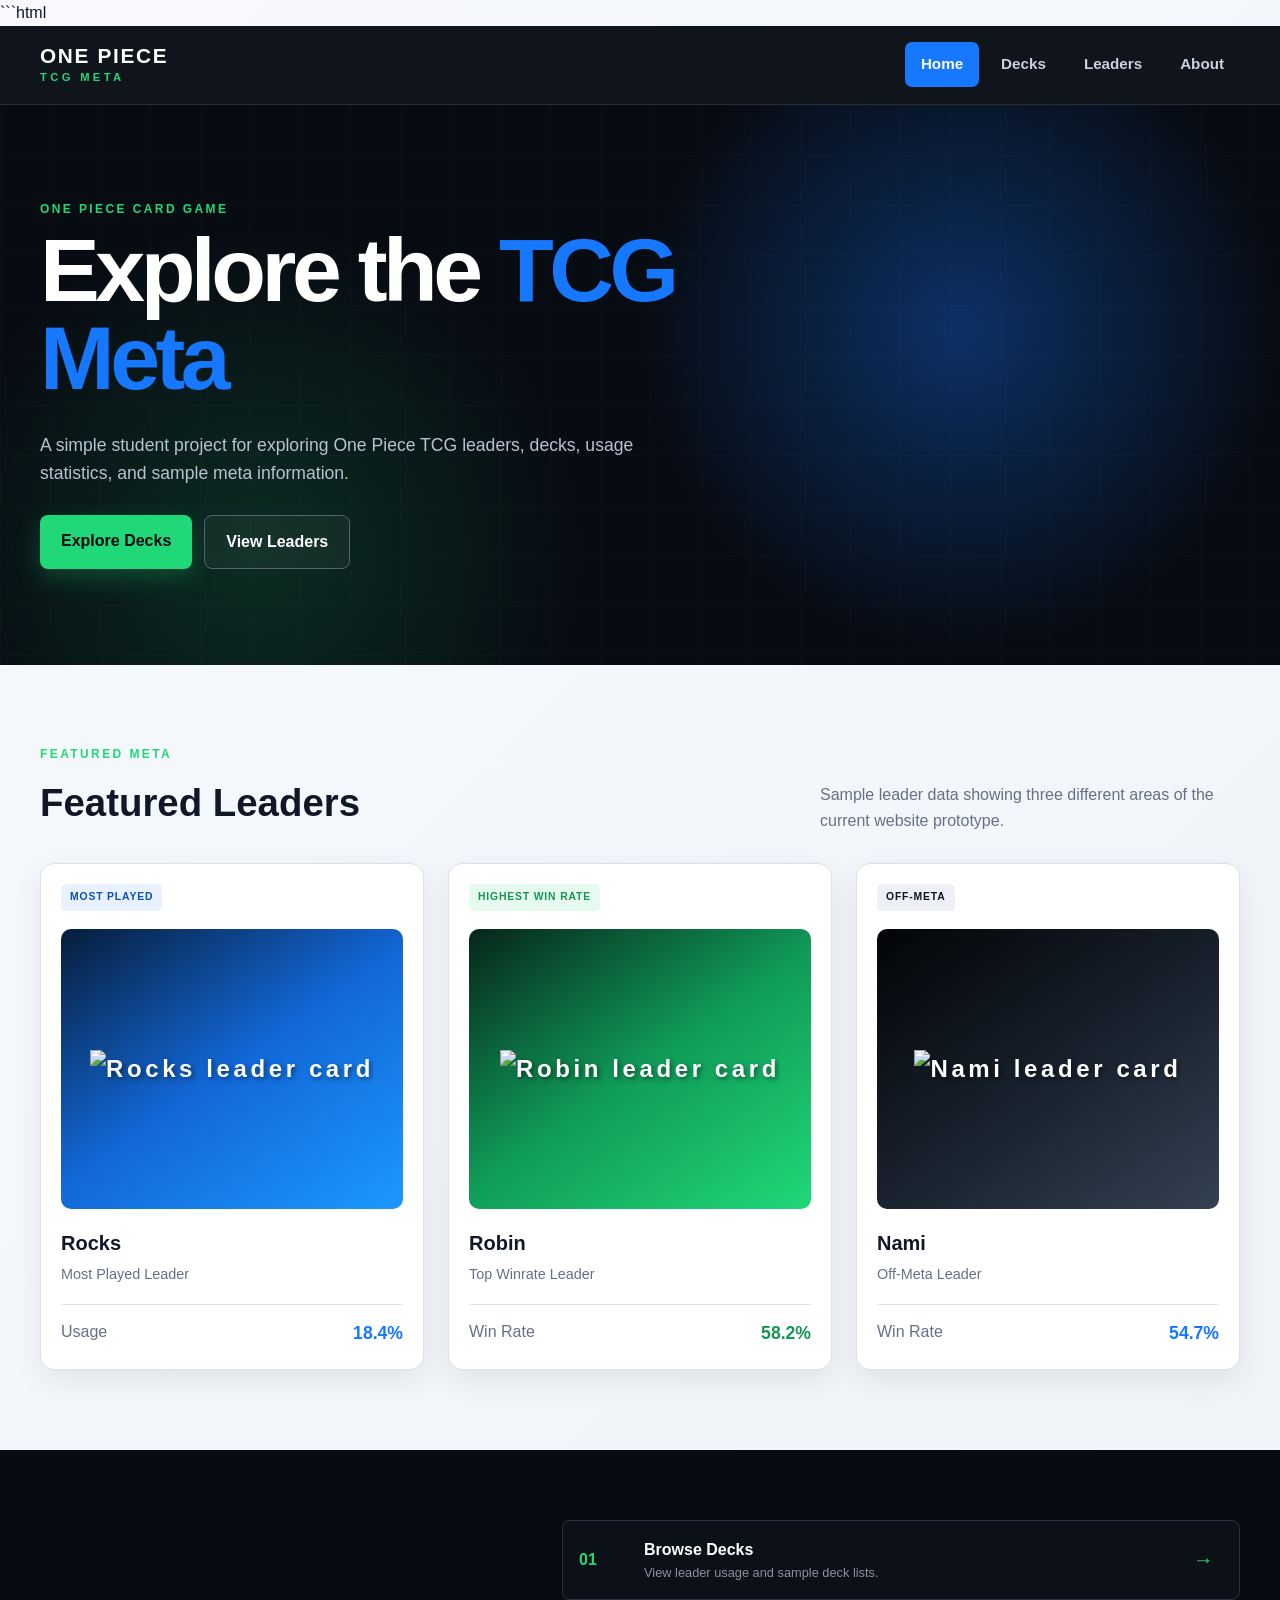
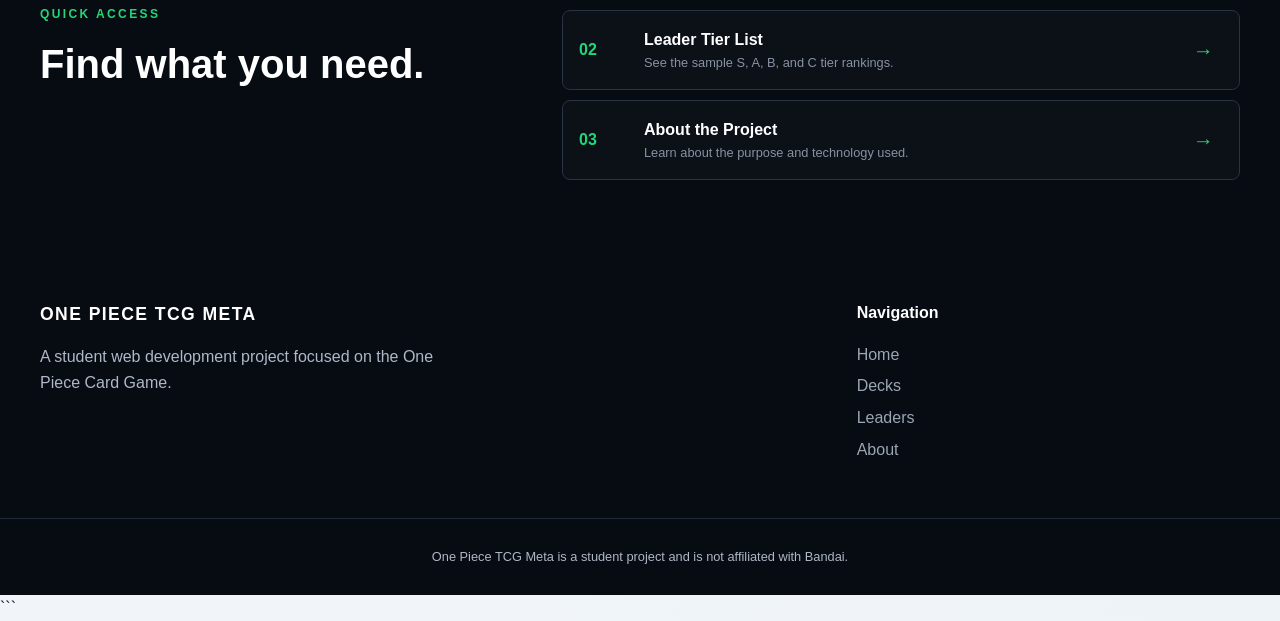
==== commit a3bacc3d: "Fixed navigation" ====
--- a/index.html
+++ b/index.html
@@ -1,22 +1,23 @@
+```html
 <!DOCTYPE html>
 <html lang="en">
+
 <head>
-
     <meta charset="UTF-8">
 
     <meta name="viewport"
           content="width=device-width, initial-scale=1.0">
 
     <meta name="description"
-          content="Browse One Piece TCG decks and leader usage statistics.">
-
-    <title>One Piece TCG Meta | Decks</title>
+          content="One Piece TCG Meta website with leader rankings, deck usage, and meta information.">
+
+    <title>One Piece TCG Meta | Home</title>
 
     <link rel="stylesheet" href="styles.css">
 
     <script src="script.js" defer></script>
-
 </head>
+
 
 <body>
 
@@ -30,9 +31,17 @@
     <div class="header-content">
 
         <a class="logo" href="index.html">
-            <span class="logo-main">ONE PIECE</span>
-            <span class="logo-sub">TCG META</span>
+
+            <span class="logo-main">
+                ONE PIECE
+            </span>
+
+            <span class="logo-sub">
+                TCG META
+            </span>
+
         </a>
+
 
         <button class="menu-toggle"
                 type="button"
@@ -41,17 +50,18 @@
             Menu
         </button>
 
+
         <nav id="site-nav"
              class="site-nav"
              aria-label="Main navigation">
 
-            <a href="index.html">
+            <a class="active"
+               href="index.html"
+               aria-current="page">
                 Home
             </a>
 
-            <a class="active"
-               href="decks.html"
-               aria-current="page">
+            <a href="decks.html">
                 Decks
             </a>
 
@@ -72,320 +82,315 @@
 
 <main id="main-content">
 
-    <section class="page-hero">
-
-        <p class="eyebrow">
-            DECK DATABASE
-        </p>
-
-        <h1>
-            Explore the <span>Deck Meta</span>
-        </h1>
-
-        <p>
-            Browse leader usage and explore sample decks
-            from different strategies.
-        </p>
+
+    <section class="hero">
+
+        <div class="hero-content">
+
+            <p class="eyebrow">
+                ONE PIECE CARD GAME
+            </p>
+
+            <h1>
+                Explore the <span>TCG Meta</span>
+            </h1>
+
+            <p class="hero-text">
+                A simple student project for exploring One Piece TCG
+                leaders, decks, usage statistics, and sample meta information.
+            </p>
+
+            <div class="hero-buttons">
+
+                <a class="button button-primary"
+                   href="decks.html">
+                    Explore Decks
+                </a>
+
+                <a class="button button-secondary"
+                   href="leaders.html">
+                    View Leaders
+                </a>
+
+            </div>
+
+        </div>
 
     </section>
 
 
     <section class="section">
 
-        <div class="deck-layout">
-
-
-            <!-- CHART -->
-
-            <div class="panel">
-
-                <div class="panel-heading">
-
-                    <div>
-
-                        <p class="eyebrow">
-                            META DATA
-                        </p>
-
-                        <h2>
-                            Leader Usage
-                        </h2>
+        <div class="section-heading">
+
+            <div>
+
+                <p class="eyebrow">
+                    FEATURED META
+                </p>
+
+                <h2>
+                    Featured Leaders
+                </h2>
+
+            </div>
+
+            <p>
+                Sample leader data showing three different
+                areas of the current website prototype.
+            </p>
+
+        </div>
+
+
+        <div class="leader-grid">
+
+
+            <!-- MOST PLAYED -->
+
+            <article class="leader-card">
+
+                <div class="card-header">
+
+                    <span class="card-tag blue-tag">
+                        MOST PLAYED
+                    </span>
+
+                </div>
+
+
+                <div class="leader-image blue-leader">
+
+                    <img src="Images/Rocks.png"
+                         alt="Rocks leader card"
+                         class="leader-img">
+
+                </div>
+
+
+                <div class="leader-info">
+
+                    <h3>
+                        Rocks
+                    </h3>
+
+                    <p>
+                        Most Played Leader
+                    </p>
+
+                    <div class="stat-row">
+
+                        <span>
+                            Usage
+                        </span>
+
+                        <strong>
+                            18.4%
+                        </strong>
 
                     </div>
 
-                    <span class="data-badge">
-                        SAMPLE DATA
-                    </span>
-
-                </div>
-
-
-                <div class="bar-chart">
-
-                    <div class="bar-item">
-
-                        <div class="bar-info">
-                            <span>Rocks</span>
-                            <strong>18.4%</strong>
-                        </div>
-
-                        <div class="bar-track">
-                            <div class="bar-fill blue-fill"
-                                 style="width: 92%;">
-                            </div>
-                        </div>
+                </div>
+
+            </article>
+
+
+            <!-- HIGHEST WIN RATE -->
+
+            <article class="leader-card">
+
+                <div class="card-header">
+
+                    <span class="card-tag green-tag">
+                        HIGHEST WIN RATE
+                    </span>
+
+                </div>
+
+
+                <div class="leader-image green-leader">
+
+                    <img src="Images/Robin.png"
+                         alt="Robin leader card"
+                         class="leader-img">
+
+                </div>
+
+
+                <div class="leader-info">
+
+                    <h3>
+                        Robin
+                    </h3>
+
+                    <p>
+                        Top Winrate Leader
+                    </p>
+
+                    <div class="stat-row">
+
+                        <span>
+                            Win Rate
+                        </span>
+
+                        <strong class="green-text">
+                            58.2%
+                        </strong>
 
                     </div>
 
-
-                    <div class="bar-item">
-
-                        <div class="bar-info">
-                            <span>Robin</span>
-                            <strong>15.7%</strong>
-                        </div>
-
-                        <div class="bar-track">
-                            <div class="bar-fill green-fill"
-                                 style="width: 78%;">
-                            </div>
-                        </div>
+                </div>
+
+            </article>
+
+
+            <!-- OFF META -->
+
+            <article class="leader-card">
+
+                <div class="card-header">
+
+                    <span class="card-tag white-tag">
+                        OFF-META
+                    </span>
+
+                </div>
+
+
+                <div class="leader-image black-leader">
+
+                    <img src="Images/Nami.png"
+                         alt="Nami leader card"
+                         class="leader-img">
+
+                </div>
+
+
+                <div class="leader-info">
+
+                    <h3>
+                        Nami
+                    </h3>
+
+                    <p>
+                        Off-Meta Leader
+                    </p>
+
+                    <div class="stat-row">
+
+                        <span>
+                            Win Rate
+                        </span>
+
+                        <strong>
+                            54.7%
+                        </strong>
 
                     </div>
 
-
-                    <div class="bar-item">
-
-                        <div class="bar-info">
-                            <span>Nami</span>
-                            <strong>13.1%</strong>
-                        </div>
-
-                        <div class="bar-track">
-                            <div class="bar-fill blue-fill"
-                                 style="width: 65%;">
-                            </div>
-                        </div>
-
-                    </div>
-
-
-                    <div class="bar-item">
-
-                        <div class="bar-info">
-                            <span>Mihawk</span>
-                            <strong>10.2%</strong>
-                        </div>
-
-                        <div class="bar-track">
-                            <div class="bar-fill green-fill"
-                                 style="width: 51%;">
-                            </div>
-                        </div>
-
-                    </div>
-
-
-                    <div class="bar-item">
-
-                        <div class="bar-info">
-                            <span>Sabo</span>
-                            <strong>8.9%</strong>
-                        </div>
-
-                        <div class="bar-track">
-                            <div class="bar-fill blue-fill"
-                                 style="width: 44%;">
-                            </div>
-                        </div>
-
-                    </div>
-
-                </div>
-
-
-                <p class="chart-note">
-                    These numbers are sample data for the
-                    website prototype.
+                </div>
+
+            </article>
+
+        </div>
+
+    </section>
+
+
+    <section class="quick-section">
+
+        <div class="quick-content">
+
+            <div>
+
+                <p class="eyebrow">
+                    QUICK ACCESS
                 </p>
 
+                <h2>
+                    Find what you need.
+                </h2>
+
             </div>
 
 
-            <!-- DECK LIST -->
-
-            <aside class="panel deck-panel">
-
-                <div class="panel-heading">
-
-                    <div>
-
-                        <p class="eyebrow">
-                            DATABASE
-                        </p>
-
-                        <h2>
-                            Deck List
-                        </h2>
-
-                    </div>
-
-                </div>
-
-
-                <label for="deck-search">
-                    Search decks
-                </label>
-
-                <input
-                    id="deck-search"
-                    class="search-box"
-                    type="search"
-                    placeholder="Search by leader or deck..."
-                >
-
-
-                <ul id="deck-results"
-                    class="deck-results">
-
-                    <li>
-                        <a href="#"
-                           data-search="rocks red aggro">
-
-                            <span class="deck-icon blue-icon">
-                                R
-                            </span>
-
-                            <span>
-                                <strong>
-                                    Rocks
-                                </strong>
-
-                                <small>
-                                    Red Aggro
-                                </small>
-                            </span>
-
-                            <span class="arrow">
-                                →
-                            </span>
-
-                        </a>
-                    </li>
-
-
-                    <li>
-                        <a href="#"
-                           data-search="robin blue control">
-
-                            <span class="deck-icon green-icon">
-                                R
-                            </span>
-
-                            <span>
-                                <strong>
-                                    Robin
-                                </strong>
-
-                                <small>
-                                    Blue Control
-                                </small>
-                            </span>
-
-                            <span class="arrow">
-                                →
-                            </span>
-
-                        </a>
-                    </li>
-
-
-                    <li>
-                        <a href="#"
-                           data-search="nami purple tempo">
-
-                            <span class="deck-icon blue-icon">
-                                N
-                            </span>
-
-                            <span>
-                                <strong>
-                                    Nami
-                                </strong>
-
-                                <small>
-                                    Purple Tempo
-                                </small>
-                            </span>
-
-                            <span class="arrow">
-                                →
-                            </span>
-
-                        </a>
-                    </li>
-
-
-                    <li>
-                        <a href="#"
-                           data-search="mihawk green midrange">
-
-                            <span class="deck-icon green-icon">
-                                M
-                            </span>
-
-                            <span>
-                                <strong>
-                                    Mihawk
-                                </strong>
-
-                                <small>
-                                    Green Midrange
-                                </small>
-                            </span>
-
-                            <span class="arrow">
-                                →
-                            </span>
-
-                        </a>
-                    </li>
-
-
-                    <li>
-                        <a href="#"
-                           data-search="sabo black control">
-
-                            <span class="deck-icon blue-icon">
-                                S
-                            </span>
-
-                            <span>
-                                <strong>
-                                    Sabo
-                                </strong>
-
-                                <small>
-                                    Black Control
-                                </small>
-                            </span>
-
-                            <span class="arrow">
-                                →
-                            </span>
-
-                        </a>
-                    </li>
-
-                </ul>
-
-                <p id="no-results"
-                   class="no-results"
-                   hidden>
-                    No decks match your search.
-                </p>
-
-            </aside>
+            <div class="quick-links">
+
+                <a href="decks.html">
+
+                    <span class="quick-number">
+                        01
+                    </span>
+
+                    <span>
+
+                        <strong>
+                            Browse Decks
+                        </strong>
+
+                        <small>
+                            View leader usage and sample deck lists.
+                        </small>
+
+                    </span>
+
+                    <span class="arrow">
+                        →
+                    </span>
+
+                </a>
+
+
+                <a href="leaders.html">
+
+                    <span class="quick-number">
+                        02
+                    </span>
+
+                    <span>
+
+                        <strong>
+                            Leader Tier List
+                        </strong>
+
+                        <small>
+                            See the sample S, A, B, and C tier rankings.
+                        </small>
+
+                    </span>
+
+                    <span class="arrow">
+                        →
+                    </span>
+
+                </a>
+
+
+                <a href="about.html">
+
+                    <span class="quick-number">
+                        03
+                    </span>
+
+                    <span>
+
+                        <strong>
+                            About the Project
+                        </strong>
+
+                        <small>
+                            Learn about the purpose and technology used.
+                        </small>
+
+                    </span>
+
+                    <span class="arrow">
+                        →
+                    </span>
+
+                </a>
+
+            </div>
 
         </div>
 
@@ -411,6 +416,7 @@
 
         </div>
 
+
         <div>
 
             <p class="footer-title">
@@ -436,6 +442,7 @@
         </div>
 
     </div>
+
 
     <div class="footer-bottom">
 
@@ -449,4 +456,5 @@
 </footer>
 
 </body>
-</html>+</html>
+```
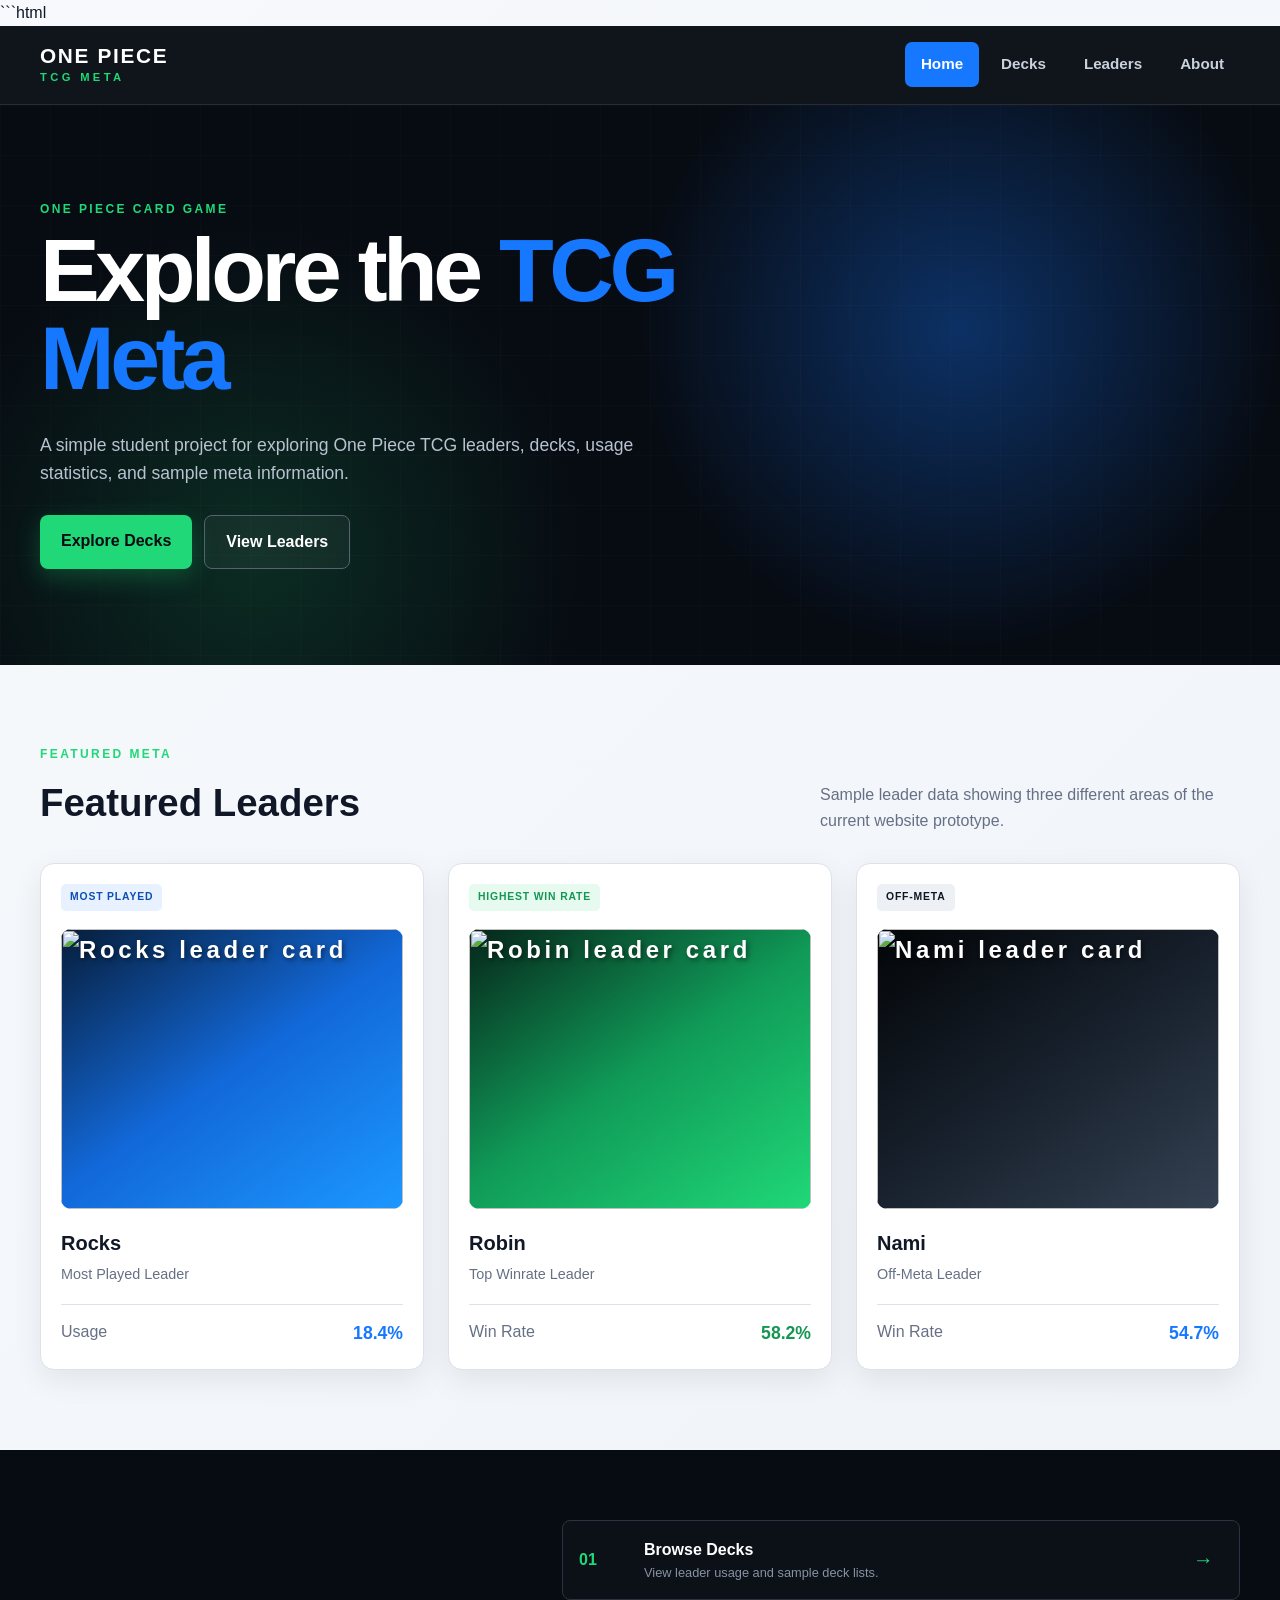
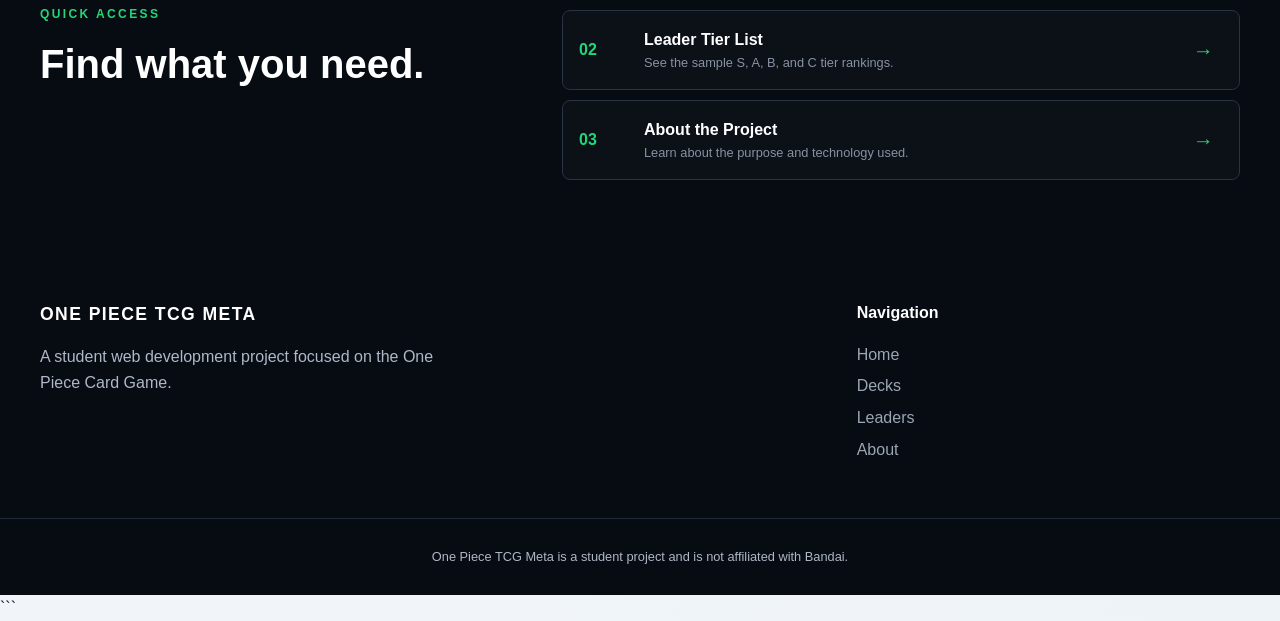
==== commit 2dadb03c: "a" ====
--- a/index.html
+++ b/index.html
@@ -210,7 +210,7 @@
 
                 <div class="leader-image green-leader">
 
-                    <img src="Images/Robin.png"
+                    <img src="Images/Robin.jpg"
                          alt="Robin leader card"
                          class="leader-img">
 
--- a/styles.css
+++ b/styles.css
@@ -10,31 +10,18 @@
     box-sizing: border-box;
 }
 
-
 :root {
-
     --black: #070b12;
-
     --black-light: #101722;
-
     --blue: #1677ff;
-
     --blue-dark: #0d4fb3;
-
     --green: #20d878;
-
     --green-dark: #159653;
-
     --white: #ffffff;
-
     --gray-light: #eef2f7;
-
     --gray: #aab4c2;
-
     --gray-dark: #667085;
-
     --border: #dce2ea;
-
     --text: #101828;
 
     --shadow:
@@ -42,19 +29,17 @@
 
     --shadow-hover:
         0 18px 40px rgba(7, 11, 18, 0.15);
-
-}
-
+}
+
+
+/* ---------- HTML / BODY ---------- */
 
 html {
     scroll-behavior: smooth;
 }
 
-
 body {
-
     margin: 0;
-
     min-height: 100vh;
 
     background:
@@ -78,39 +63,29 @@
 /* ---------- ACCESSIBILITY ---------- */
 
 .skip-link {
-
     position: absolute;
-
     top: -100px;
-
     left: 20px;
-
     z-index: 9999;
 
     padding: 12px 18px;
 
     background: var(--black);
-
     color: white;
 
     text-decoration: none;
 
     border-radius: 8px;
 }
-
 
 .skip-link:focus {
     top: 20px;
 }
-
 
 a:focus-visible,
 button:focus-visible,
 input:focus-visible {
-
-    outline:
-        3px solid var(--green);
-
+    outline: 3px solid var(--green);
     outline-offset: 3px;
 }
 
@@ -118,11 +93,8 @@
 /* ---------- HEADER ---------- */
 
 .site-header {
-
     position: sticky;
-
     top: 0;
-
     z-index: 1000;
 
     background:
@@ -134,9 +106,7 @@
     backdrop-filter: blur(12px);
 }
 
-
 .header-content {
-
     width:
         min(
             1200px,
@@ -144,13 +114,10 @@
         );
 
     min-height: 78px;
-
     margin: auto;
 
     display: flex;
-
     align-items: center;
-
     justify-content: space-between;
 
     gap: 30px;
@@ -160,39 +127,28 @@
 /* ---------- LOGO ---------- */
 
 .logo {
-
     display: flex;
-
     flex-direction: column;
 
     color: white;
-
     text-decoration: none;
 
     line-height: 1;
 }
 
-
 .logo-main {
-
     font-size: 1.3rem;
-
     font-weight: 900;
-
     letter-spacing: 0.08em;
 }
 
-
 .logo-sub {
-
     margin-top: 5px;
 
     color: var(--green);
 
     font-size: 0.7rem;
-
     font-weight: 800;
-
     letter-spacing: 0.3em;
 }
 
@@ -200,26 +156,19 @@
 /* ---------- NAVIGATION ---------- */
 
 .site-nav {
-
     display: flex;
-
     align-items: center;
-
     gap: 6px;
 }
 
-
 .site-nav a {
-
-    padding:
-        10px 16px;
+    padding: 10px 16px;
 
     color: #c9d2df;
 
     text-decoration: none;
 
     font-size: 0.95rem;
-
     font-weight: 700;
 
     border-radius: 7px;
@@ -229,20 +178,15 @@
         color 0.2s;
 }
 
-
 .site-nav a:hover {
-
     background:
         rgba(255, 255, 255, 0.08);
 
     color: white;
 }
 
-
 .site-nav a.active {
-
     background: var(--blue);
-
     color: white;
 }
 
@@ -250,17 +194,13 @@
 /* ---------- MOBILE MENU ---------- */
 
 .menu-toggle {
-
     display: none;
 
-    padding:
-        9px 15px;
-
-    background:
-        transparent;
-
-    border:
-        1px solid #526071;
+    padding: 9px 15px;
+
+    background: transparent;
+
+    border: 1px solid #526071;
 
     border-radius: 7px;
 
@@ -275,13 +215,11 @@
 /* ---------- HERO ---------- */
 
 .hero {
-
     position: relative;
 
     min-height: 560px;
 
     display: flex;
-
     align-items: center;
 
     overflow: hidden;
@@ -303,13 +241,10 @@
         var(--black);
 }
 
-
 .hero::before {
-
     content: "";
 
     position: absolute;
-
     inset: 0;
 
     background-image:
@@ -324,15 +259,11 @@
         );
 
     background-size: 50px 50px;
-
     opacity: 0.7;
 }
 
-
 .hero-content {
-
     position: relative;
-
     z-index: 1;
 
     width:
@@ -344,25 +275,19 @@
     margin: auto;
 }
 
-
 .eyebrow {
-
     margin: 0 0 8px;
 
     color: var(--green);
 
     font-size: 0.75rem;
-
     font-weight: 900;
 
     letter-spacing: 0.2em;
 }
 
-
 .hero h1 {
-
     max-width: 750px;
-
     margin: 0;
 
     color: white;
@@ -375,24 +300,18 @@
         );
 
     line-height: 0.98;
-
     letter-spacing: -0.05em;
 }
-
 
 .hero h1 span,
 .page-hero h1 span {
-
     color: var(--blue);
 }
 
-
 .hero-text {
-
     max-width: 600px;
 
-    margin:
-        28px 0;
+    margin: 28px 0;
 
     color: #b9c3d0;
 
@@ -403,21 +322,16 @@
 /* ---------- BUTTONS ---------- */
 
 .hero-buttons {
-
     display: flex;
-
     flex-wrap: wrap;
 
     gap: 12px;
 }
 
-
 .button {
-
     display: inline-block;
 
-    padding:
-        13px 21px;
+    padding: 13px 21px;
 
     border-radius: 8px;
 
@@ -430,16 +344,11 @@
         box-shadow 0.2s;
 }
 
-
 .button:hover {
-
-    transform:
-        translateY(-2px);
-}
-
+    transform: translateY(-2px);
+}
 
 .button-primary {
-
     background: var(--green);
 
     color: var(--black);
@@ -449,11 +358,8 @@
         rgba(32, 216, 120, 0.25);
 }
 
-
 .button-secondary {
-
-    border:
-        1px solid #566272;
+    border: 1px solid #566272;
 
     color: white;
 
@@ -465,24 +371,18 @@
 /* ---------- SECTIONS ---------- */
 
 .section {
-
     width:
         min(
             1200px,
             calc(100% - 40px)
         );
 
-    margin:
-        80px auto;
-}
-
+    margin: 80px auto;
+}
 
 .section-heading {
-
     display: flex;
-
     align-items: end;
-
     justify-content: space-between;
 
     gap: 30px;
@@ -490,17 +390,13 @@
     margin-bottom: 30px;
 }
 
-
 .section-heading h2 {
-
     margin: 0;
 
     font-size: 2.4rem;
 }
 
-
 .section-heading > p {
-
     max-width: 420px;
 
     margin: 0;
@@ -512,7 +408,6 @@
 /* ---------- LEADER CARDS ---------- */
 
 .leader-grid {
-
     display: grid;
 
     grid-template-columns:
@@ -521,15 +416,12 @@
     gap: 24px;
 }
 
-
 .leader-card {
-
     overflow: hidden;
 
     background: white;
 
-    border:
-        1px solid var(--border);
+    border: 1px solid var(--border);
 
     border-radius: 14px;
 
@@ -540,86 +432,57 @@
         box-shadow 0.25s;
 }
 
-
 .leader-card:hover {
-
-    transform:
-        translateY(-7px);
+    transform: translateY(-7px);
 
     box-shadow:
         var(--shadow-hover);
 }
 
-
 .card-header {
-
     display: flex;
-
     justify-content: space-between;
 
-    padding:
-        20px 20px 0;
-}
-
+    padding: 20px 20px 0;
+}
 
 .card-tag {
-
-    padding:
-        5px 9px;
+    padding: 5px 9px;
 
     border-radius: 5px;
 
     font-size: 0.65rem;
-
     font-weight: 900;
 
     letter-spacing: 0.08em;
 }
 
-
 .blue-tag {
-
-    background:
-        #e8f1ff;
-
-    color:
-        var(--blue-dark);
-}
-
+    background: #e8f1ff;
+    color: var(--blue-dark);
+}
 
 .green-tag {
-
-    background:
-        #e6faef;
-
-    color:
-        var(--green-dark);
-}
-
+    background: #e6faef;
+    color: var(--green-dark);
+}
 
 .white-tag {
-
-    background:
-        #edf0f4;
-
-    color:
-        var(--black-light);
-}
-
-
-/* ---------- LEADER IMAGE PLACEHOLDERS ---------- */
+    background: #edf0f4;
+    color: var(--black-light);
+}
+
+
+/* ---------- LEADER IMAGES ---------- */
 
 .leader-image {
-
     height: 280px;
 
-    margin:
-        18px 20px;
+    margin: 18px 20px;
 
     display: flex;
 
     align-items: center;
-
     justify-content: center;
 
     border-radius: 10px;
@@ -627,7 +490,6 @@
     color: white;
 
     font-size: 1.5rem;
-
     font-weight: 900;
 
     letter-spacing: 0.15em;
@@ -639,8 +501,31 @@
 }
 
 
+/*
+   These rules make the actual card images
+   fill the leader-image container.
+*/
+
+.leader-image img {
+    width: 100%;
+    height: 100%;
+
+    object-fit: cover;
+
+    display: block;
+}
+
+.mini-leader img {
+    width: 100%;
+    height: 100%;
+
+    object-fit: cover;
+
+    display: block;
+}
+
+
 .blue-leader {
-
     background:
         linear-gradient(
             145deg,
@@ -650,9 +535,7 @@
         );
 }
 
-
 .green-leader {
-
     background:
         linear-gradient(
             145deg,
@@ -662,9 +545,7 @@
         );
 }
 
-
 .black-leader {
-
     background:
         linear-gradient(
             145deg,
@@ -676,54 +557,40 @@
 
 
 .leader-info {
-
-    padding:
-        0 20px 22px;
-}
-
+    padding: 0 20px 22px;
+}
 
 .leader-info h3 {
-
-    margin:
-        0 0 4px;
+    margin: 0 0 4px;
 
     font-size: 1.25rem;
 }
 
-
 .leader-info p {
-
-    margin:
-        0 0 18px;
+    margin: 0 0 18px;
 
     color: var(--gray-dark);
 
     font-size: 0.9rem;
 }
 
-
 .stat-row {
-
     display: flex;
 
     justify-content: space-between;
 
     padding-top: 14px;
 
-    border-top:
-        1px solid var(--border);
+    border-top: 1px solid var(--border);
 
     color: var(--gray-dark);
 }
 
-
 .stat-row strong {
-
     color: var(--blue);
 
     font-size: 1.1rem;
 }
-
 
 .green-text {
     color: var(--green-dark) !important;
@@ -733,19 +600,14 @@
 /* ---------- QUICK SECTION ---------- */
 
 .quick-section {
-
-    background:
-        var(--black);
-
-    color: white;
-
-    padding:
-        70px 20px;
-}
-
+    background: var(--black);
+
+    color: white;
+
+    padding: 70px 20px;
+}
 
 .quick-content {
-
     width:
         min(
             1200px,
@@ -764,25 +626,19 @@
     align-items: center;
 }
 
-
 .quick-content h2 {
-
     margin: 0;
 
     font-size: 2.5rem;
 }
 
-
 .quick-links {
-
     display: grid;
 
     gap: 10px;
 }
 
-
 .quick-links a {
-
     display: grid;
 
     grid-template-columns:
@@ -792,11 +648,9 @@
 
     gap: 15px;
 
-    padding:
-        16px;
-
-    border:
-        1px solid #293343;
+    padding: 16px;
+
+    border: 1px solid #293343;
 
     border-radius: 8px;
 
@@ -812,9 +666,7 @@
         border 0.2s;
 }
 
-
 .quick-links a:hover {
-
     background:
         rgba(22,119,255,0.12);
 
@@ -822,24 +674,17 @@
         var(--blue);
 }
 
-
 .quick-number {
-
-    color:
-        var(--green);
+    color: var(--green);
 
     font-weight: 900;
 }
 
-
 .quick-links strong {
-
     display: block;
 }
 
-
 .quick-links small {
-
     display: block;
 
     color: #8792a2;
@@ -847,9 +692,7 @@
     font-size: 0.8rem;
 }
 
-
 .arrow {
-
     color: var(--green);
 
     font-size: 1.3rem;
@@ -859,23 +702,17 @@
 /* ---------- PAGE HERO ---------- */
 
 .page-hero {
-
-    padding:
-        80px 20px;
+    padding: 80px 20px;
 
     text-align: center;
 
-    background:
-        var(--black);
-
-    color: white;
-}
-
+    background: var(--black);
+
+    color: white;
+}
 
 .page-hero h1 {
-
-    margin:
-        8px 0 15px;
+    margin: 8px 0 15px;
 
     font-size:
         clamp(
@@ -887,13 +724,10 @@
     line-height: 1;
 }
 
-
 .page-hero > p:last-child {
-
     max-width: 600px;
 
-    margin:
-        auto;
+    margin: auto;
 
     color: #aab5c3;
 }
@@ -902,7 +736,6 @@
 /* ---------- PANELS ---------- */
 
 .deck-layout {
-
     display: grid;
 
     grid-template-columns:
@@ -911,28 +744,22 @@
     gap: 24px;
 }
 
-
 .panel {
-
     padding: 28px;
 
     background: white;
 
-    border:
-        1px solid var(--border);
+    border: 1px solid var(--border);
 
     border-radius: 14px;
 
     box-shadow: var(--shadow);
 }
 
-
 .panel-heading {
-
     display: flex;
 
     justify-content: space-between;
-
     align-items: start;
 
     gap: 20px;
@@ -940,27 +767,20 @@
     margin-bottom: 30px;
 }
 
-
 .panel-heading h2 {
-
     margin: 0;
 
     font-size: 1.8rem;
 }
 
-
 .data-badge {
-
-    padding:
-        5px 8px;
+    padding: 5px 8px;
 
     border-radius: 5px;
 
-    background:
-        #e6faef;
-
-    color:
-        var(--green-dark);
+    background: #e6faef;
+
+    color: var(--green-dark);
 
     font-size: 0.65rem;
 
@@ -971,15 +791,12 @@
 /* ---------- BAR CHART ---------- */
 
 .bar-chart {
-
     display: grid;
 
     gap: 23px;
 }
 
-
 .bar-info {
-
     display: flex;
 
     justify-content: space-between;
@@ -989,30 +806,23 @@
     font-weight: 700;
 }
 
-
 .bar-track {
-
     height: 12px;
 
     overflow: hidden;
 
-    background:
-        #e8edf3;
+    background: #e8edf3;
 
     border-radius: 20px;
 }
 
-
 .bar-fill {
-
     height: 100%;
 
     border-radius: 20px;
 }
 
-
 .blue-fill {
-
     background:
         linear-gradient(
             90deg,
@@ -1021,9 +831,7 @@
         );
 }
 
-
 .green-fill {
-
     background:
         linear-gradient(
             90deg,
@@ -1032,14 +840,10 @@
         );
 }
 
-
 .chart-note {
-
-    margin:
-        25px 0 0;
-
-    color:
-        var(--gray-dark);
+    margin: 25px 0 0;
+
+    color: var(--gray-dark);
 
     font-size: 0.85rem;
 }
@@ -1048,7 +852,6 @@
 /* ---------- SEARCH ---------- */
 
 .deck-panel label {
-
     display: block;
 
     margin-bottom: 7px;
@@ -1056,32 +859,24 @@
     font-weight: 800;
 }
 
-
 .search-box {
-
     width: 100%;
 
-    padding:
-        12px 14px;
-
-    border:
-        1px solid var(--border);
+    padding: 12px 14px;
+
+    border: 1px solid var(--border);
 
     border-radius: 8px;
 
-    font:
-        inherit;
+    font: inherit;
 
     transition:
         border 0.2s,
         box-shadow 0.2s;
 }
 
-
 .search-box:focus {
-
-    border-color:
-        var(--blue);
+    border-color: var(--blue);
 
     box-shadow:
         0 0 0 4px
@@ -1094,24 +889,18 @@
 /* ---------- DECK LIST ---------- */
 
 .deck-results {
-
-    margin:
-        20px 0 0;
+    margin: 20px 0 0;
 
     padding: 0;
 
     list-style: none;
 }
 
-
 .deck-results li + li {
-
     margin-top: 8px;
 }
 
-
 .deck-results a {
-
     display: grid;
 
     grid-template-columns:
@@ -1121,8 +910,7 @@
 
     gap: 12px;
 
-    padding:
-        10px;
+    padding: 10px;
 
     color: var(--text);
 
@@ -1130,39 +918,27 @@
 
     border-radius: 8px;
 
-    transition:
-        background 0.2s;
-}
-
+    transition: background 0.2s;
+}
 
 .deck-results a:hover {
-
-    background:
-        var(--gray-light);
-}
-
+    background: var(--gray-light);
+}
 
 .deck-results strong {
-
     display: block;
 }
 
-
 .deck-results small {
-
-    color:
-        var(--gray-dark);
-}
-
+    color: var(--gray-dark);
+}
 
 .deck-icon {
-
     display: grid;
 
     place-items: center;
 
     width: 42px;
-
     height: 42px;
 
     border-radius: 8px;
@@ -1171,13 +947,11 @@
 
     font-weight: 900;
 }
-
 
 .blue-icon {
     background: var(--blue);
 }
 
-
 .green-icon {
     background: var(--green-dark);
 }
@@ -1186,22 +960,18 @@
 /* ---------- TIER LIST ---------- */
 
 .tier-list {
-
     overflow: hidden;
 
     background: white;
 
-    border:
-        1px solid var(--border);
+    border: 1px solid var(--border);
 
     border-radius: 14px;
 
     box-shadow: var(--shadow);
 }
 
-
 .tier-row {
-
     display: grid;
 
     grid-template-columns:
@@ -1213,14 +983,11 @@
         1px solid var(--border);
 }
 
-
 .tier-row:last-child {
     border-bottom: none;
 }
 
-
 .tier-label {
-
     display: grid;
 
     place-items: center;
@@ -1231,30 +998,24 @@
 
     font-weight: 900;
 }
-
 
 .s-tier {
     background: var(--black);
 }
 
-
 .a-tier {
     background: var(--blue);
 }
 
-
 .b-tier {
     background: var(--green-dark);
 }
 
-
 .c-tier {
     background: #5c6876;
 }
 
-
 .tier-content {
-
     display: flex;
 
     align-items: center;
@@ -1266,9 +1027,7 @@
     padding: 20px;
 }
 
-
 .tier-leader {
-
     display: grid;
 
     justify-items: center;
@@ -1278,19 +1037,15 @@
     min-width: 100px;
 }
 
-
 .mini-leader {
-
     display: grid;
 
     place-items: center;
 
     width: 75px;
-
     height: 95px;
 
-    border:
-        3px solid var(--black);
+    border: 3px solid var(--black);
 
     border-radius: 8px;
 
@@ -1303,13 +1058,14 @@
     box-shadow:
         0 6px 15px
         rgba(0,0,0,0.15);
+
+    overflow: hidden;
 }
 
 
 /* ---------- NOTICE ---------- */
 
 .notice {
-
     margin-top: 25px;
 
     padding: 20px;
@@ -1324,27 +1080,20 @@
     box-shadow: var(--shadow);
 }
 
-
 .notice strong {
-
-    color:
-        var(--green-dark);
-}
-
+    color: var(--green-dark);
+}
 
 .notice p {
-
     margin-bottom: 0;
 
-    color:
-        var(--gray-dark);
+    color: var(--gray-dark);
 }
 
 
 /* ---------- ABOUT ---------- */
 
 .about-grid {
-
     display: grid;
 
     grid-template-columns:
@@ -1353,28 +1102,22 @@
     gap: 24px;
 }
 
-
 .about-card {
-
     position: relative;
 
     padding: 30px;
 
     background: white;
 
-    border:
-        1px solid var(--border);
+    border: 1px solid var(--border);
 
     border-radius: 14px;
 
     box-shadow: var(--shadow);
 }
 
-
 .about-number {
-
-    color:
-        var(--blue);
+    color: var(--blue);
 
     font-size: 0.8rem;
 
@@ -1383,40 +1126,27 @@
     letter-spacing: 0.1em;
 }
 
-
 .about-card h2 {
-
-    margin:
-        5px 0 15px;
+    margin: 5px 0 15px;
 
     font-size: 1.5rem;
 }
 
-
 .about-card p {
-
-    color:
-        var(--gray-dark);
-}
-
+    color: var(--gray-dark);
+}
 
 .about-card ul {
-
     padding-left: 20px;
 
-    color:
-        var(--gray-dark);
-}
-
+    color: var(--gray-dark);
+}
 
 .about-card li + li {
-
     margin-top: 8px;
 }
 
-
 .tech-list {
-
     display: flex;
 
     flex-wrap: wrap;
@@ -1426,14 +1156,10 @@
     margin-top: 20px;
 }
 
-
 .tech-list span {
-
-    padding:
-        7px 11px;
-
-    background:
-        var(--black);
+    padding: 7px 11px;
+
+    background: var(--black);
 
     color: white;
 
@@ -1448,17 +1174,12 @@
 /* ---------- FOOTER ---------- */
 
 .site-footer {
-
-    background:
-        var(--black);
-
-    color:
-        #aeb8c6;
-}
-
+    background: var(--black);
+
+    color: #aeb8c6;
+}
 
 .footer-content {
-
     width:
         min(
             1200px,
@@ -1467,8 +1188,7 @@
 
     margin: auto;
 
-    padding:
-        50px 0;
+    padding: 50px 0;
 
     display: grid;
 
@@ -1478,9 +1198,7 @@
     gap: 50px;
 }
 
-
 .footer-logo {
-
     color: white;
 
     font-size: 1.1rem;
@@ -1490,15 +1208,11 @@
     letter-spacing: 0.08em;
 }
 
-
 .footer-content p {
-
     max-width: 400px;
 }
 
-
 .footer-title {
-
     margin-top: 0;
 
     color: white;
@@ -1506,32 +1220,22 @@
     font-weight: 800;
 }
 
-
 .footer-content > div:last-child a {
-
     display: block;
 
-    margin:
-        6px 0;
-
-    color:
-        #9ba6b5;
+    margin: 6px 0;
+
+    color: #9ba6b5;
 
     text-decoration: none;
 }
 
-
 .footer-content > div:last-child a:hover {
-
-    color:
-        var(--green);
-}
-
+    color: var(--green);
+}
 
 .footer-bottom {
-
-    padding:
-        15px 20px;
+    padding: 15px 20px;
 
     border-top:
         1px solid #202936;
@@ -1550,15 +1254,12 @@
         display: block;
     }
 
-
     .site-nav {
-
         position: absolute;
 
         top: 78px;
 
         left: 0;
-
         right: 0;
 
         display: none;
@@ -1567,124 +1268,92 @@
 
         padding: 12px 20px 20px;
 
-        background:
-            var(--black);
+        background: var(--black);
 
         border-bottom:
             1px solid #28313d;
     }
 
-
     .site-nav.open {
         display: flex;
     }
 
-
     .site-nav a {
         width: 100%;
     }
-
 
     .leader-grid,
     .deck-layout,
     .about-grid {
-
         grid-template-columns: 1fr;
     }
 
-
     .quick-content {
-
         grid-template-columns: 1fr;
 
         gap: 30px;
     }
 
-
     .section-heading {
-
         align-items: start;
 
         flex-direction: column;
     }
-
 }
 
 
 @media (max-width: 600px) {
 
     .header-content {
-
-        width:
-            calc(100% - 24px);
-    }
-
+        width: calc(100% - 24px);
+    }
 
     .hero {
-
         min-height: 500px;
     }
 
-
     .hero h1 {
-
-        font-size:
-            3.2rem;
-    }
-
+        font-size: 3.2rem;
+    }
 
     .section {
-
-        width:
-            calc(100% - 24px);
-
-        margin:
-            55px auto;
-    }
-
+        width: calc(100% - 24px);
+
+        margin: 55px auto;
+    }
 
     .leader-image {
-
         height: 240px;
     }
 
-
     .panel {
-
         padding: 20px;
     }
 
-
     .tier-row {
-
         grid-template-columns:
             60px 1fr;
     }
 
-
     .tier-content {
-
         padding: 14px;
 
         gap: 12px;
     }
 
-
     .mini-leader {
-
         width: 60px;
 
         height: 78px;
     }
 
-
     .footer-content {
-
         grid-template-columns: 1fr;
     }
-
-}
-
+}
+
+
+/* ---------- REDUCED MOTION ---------- */
 
 @media (prefers-reduced-motion: reduce) {
 
@@ -1695,22 +1364,6 @@
     *,
     *::before,
     *::after {
-
         transition: none !important;
     }
-/* ---------- LEADER IMAGES ---------- */
-
-.leader-image img {
-    width: 100%;
-    height: 100%;
-    object-fit: cover;
-    display: block;
-}
-
-.mini-leader img {
-    width: 100%;
-    height: 100%;
-    object-fit: cover;
-    display: block;
-}
 }
